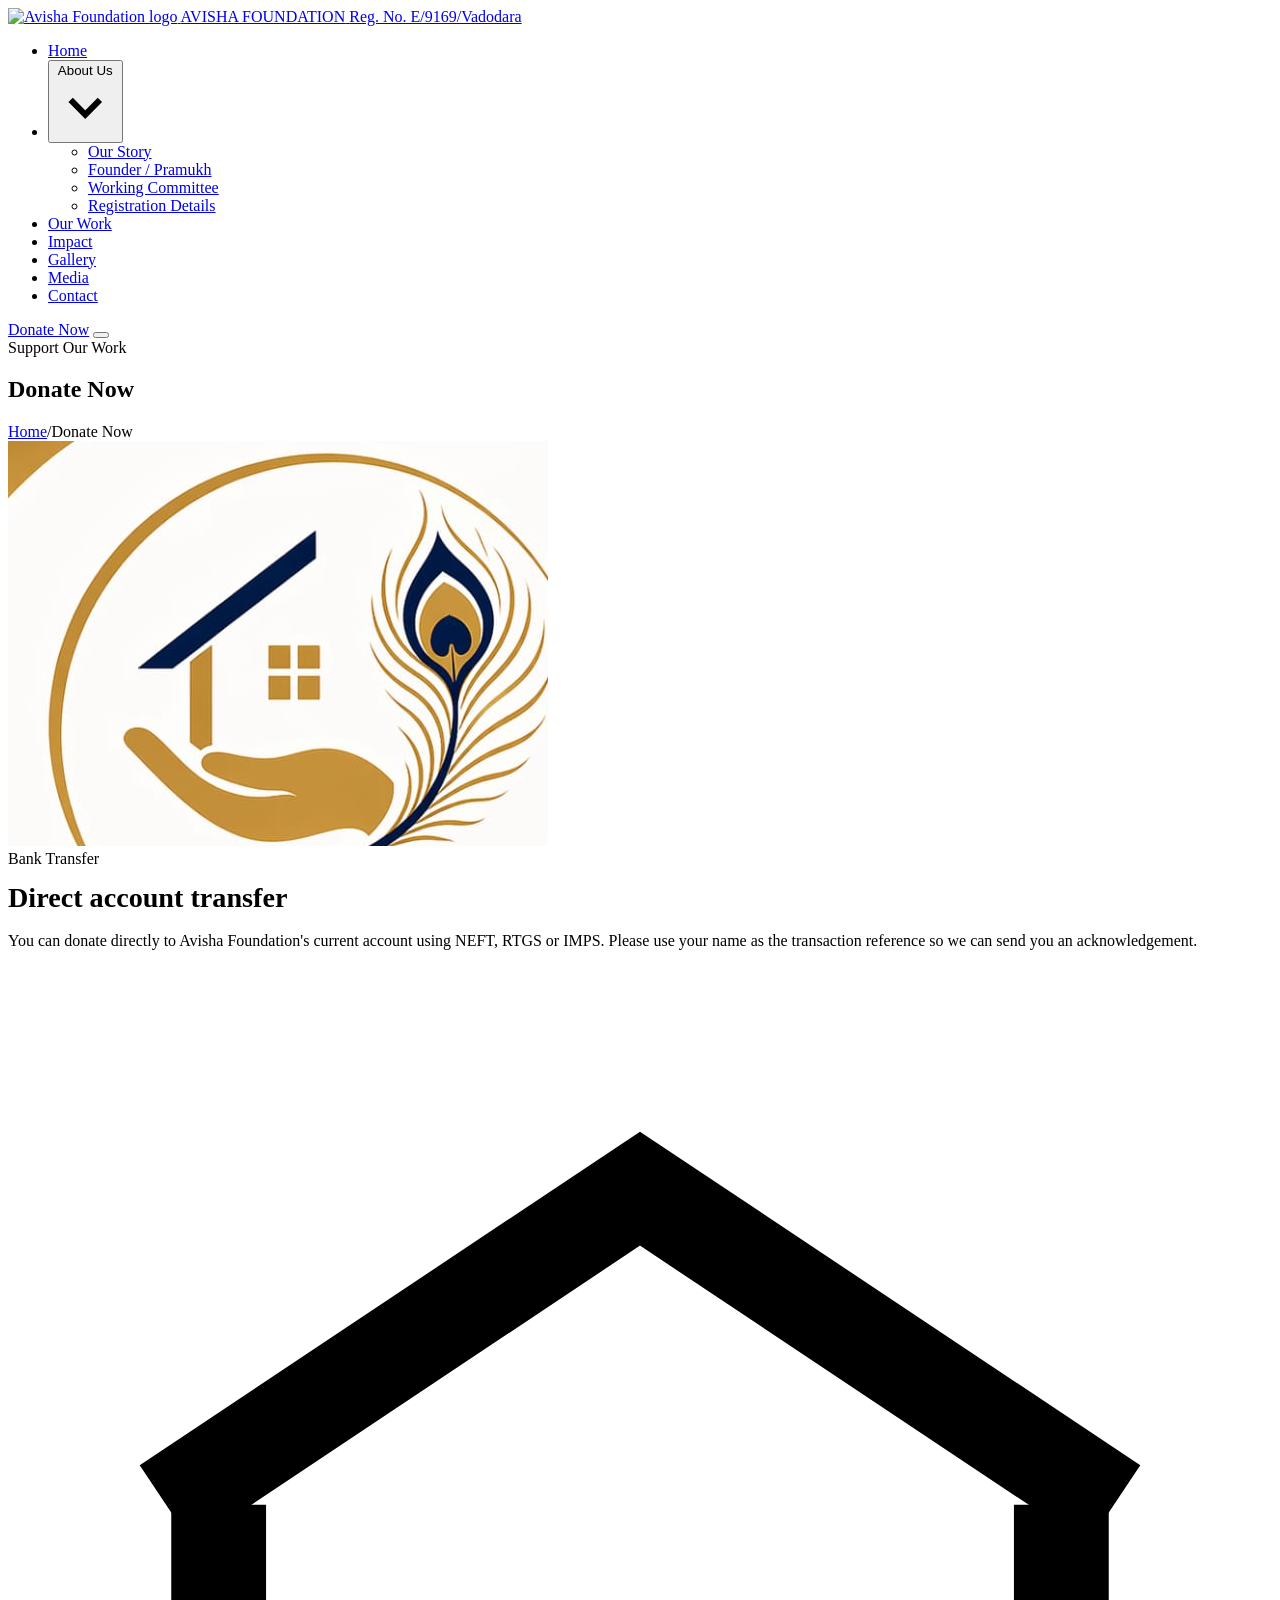
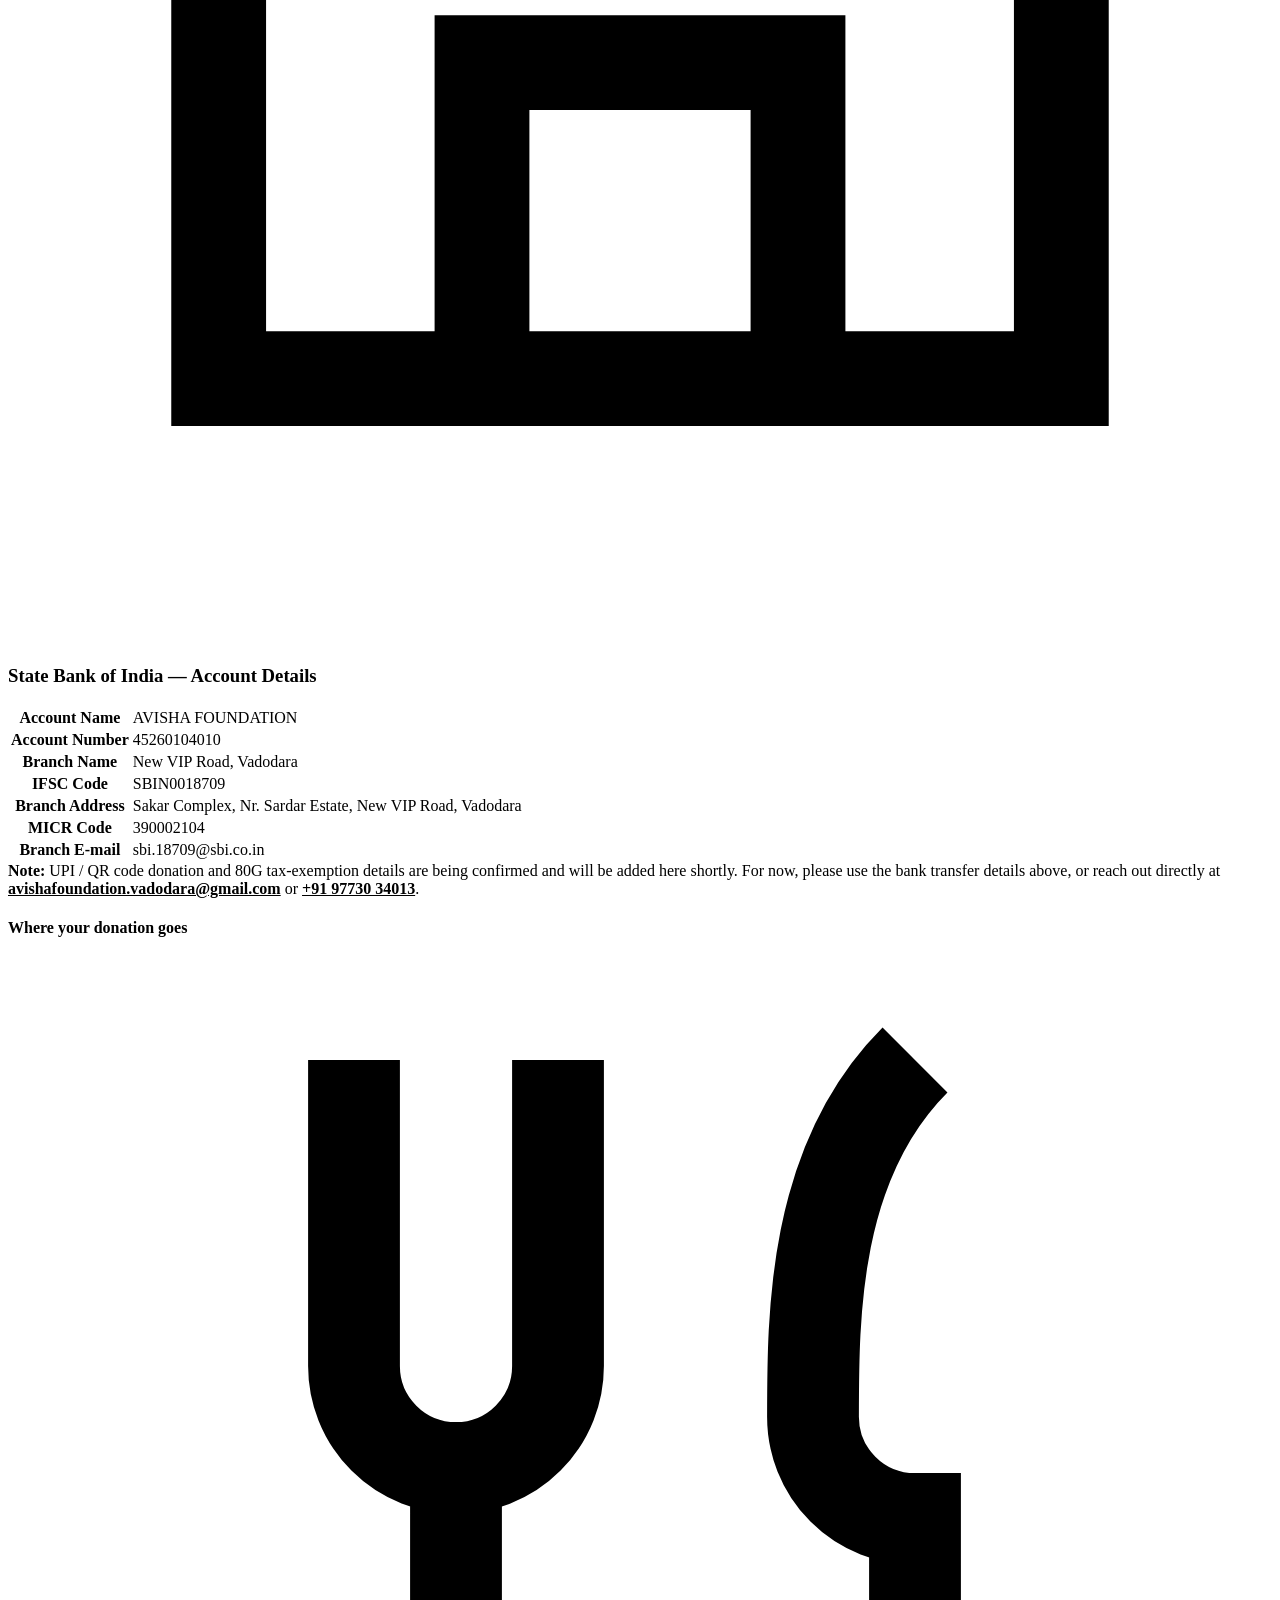
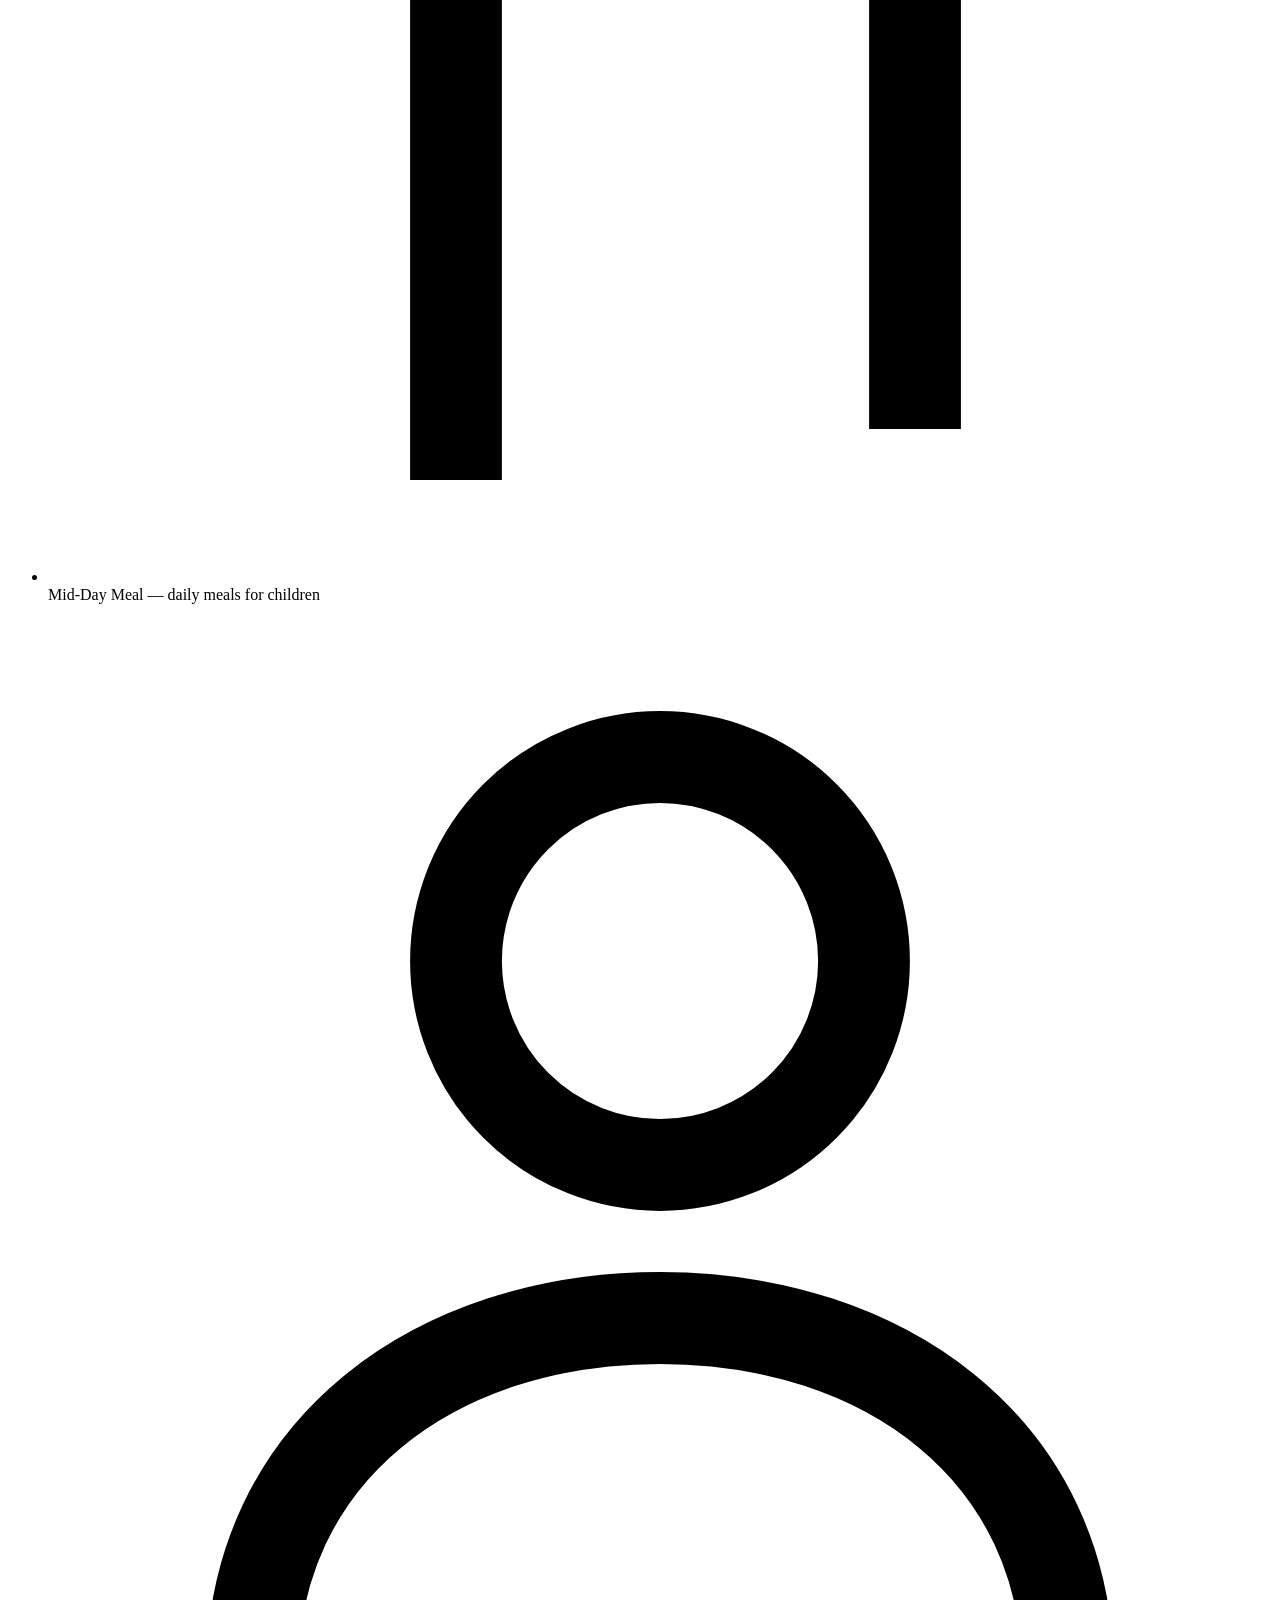
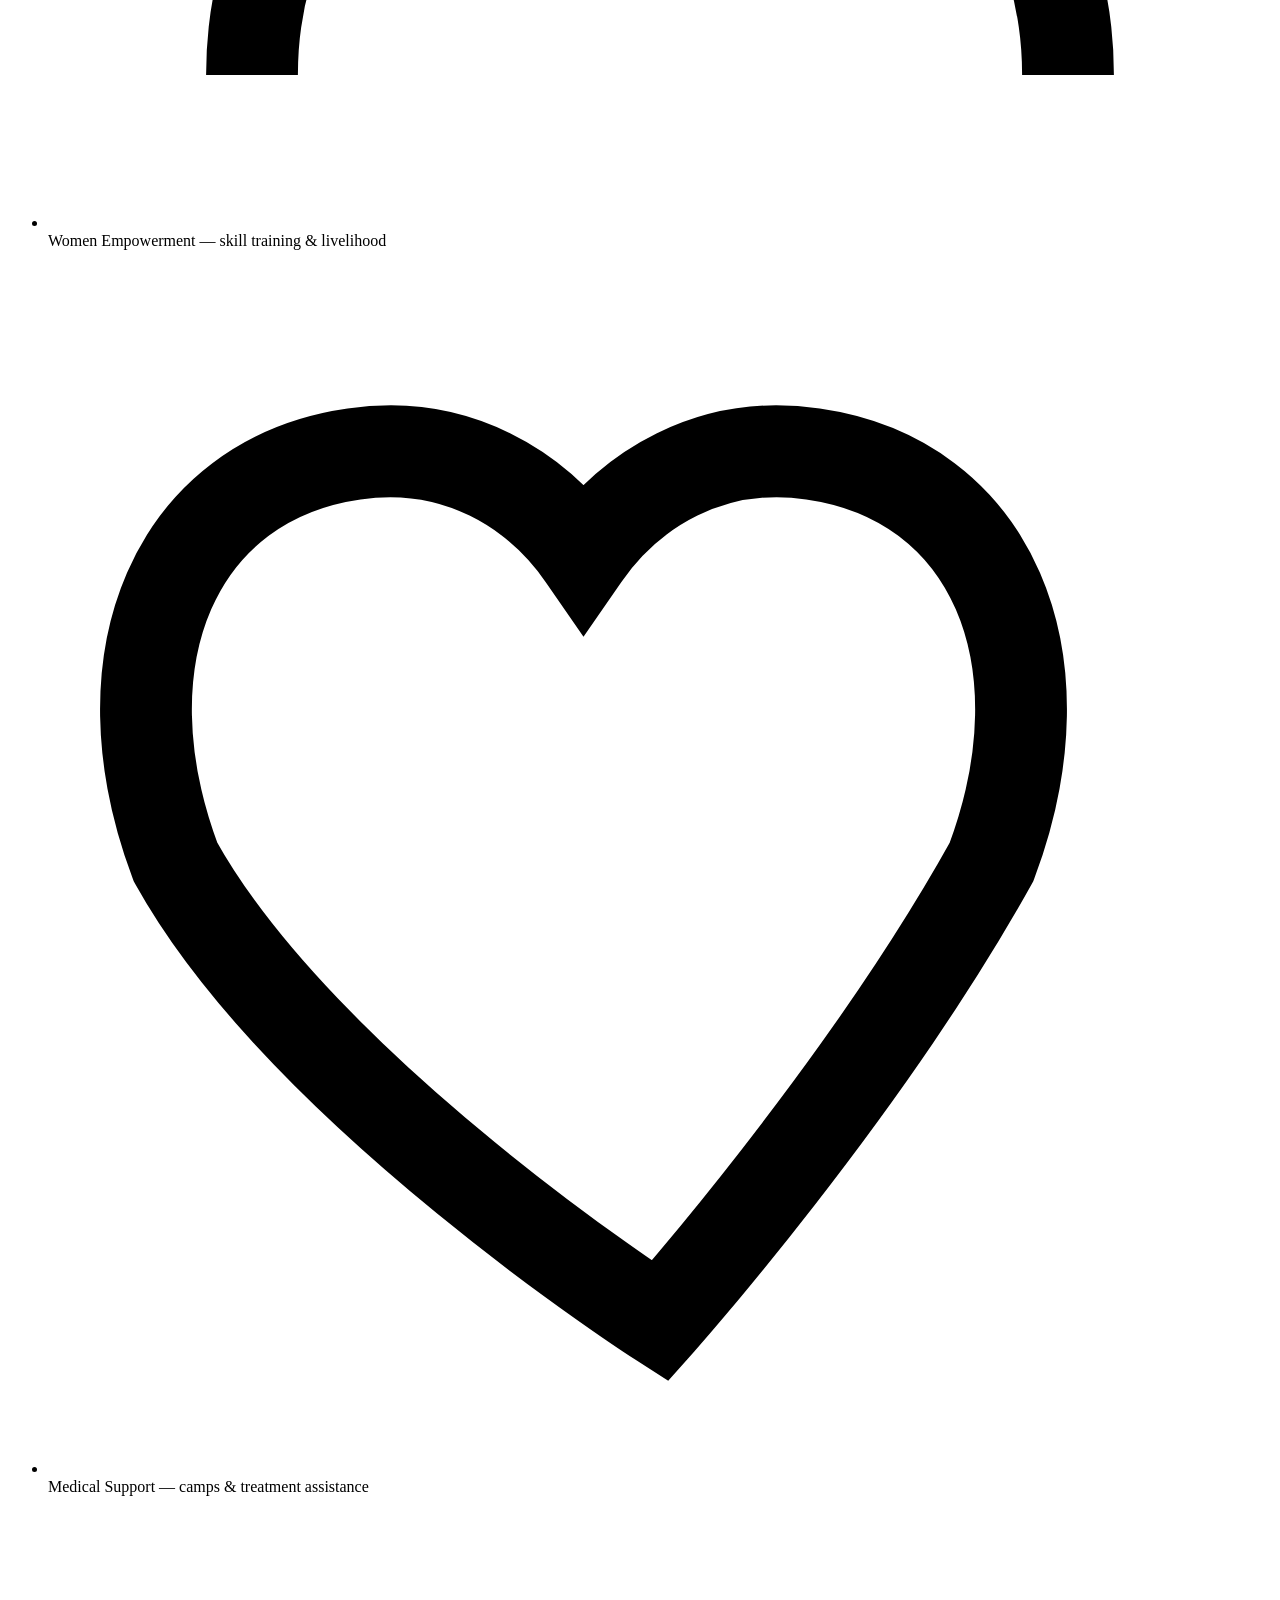
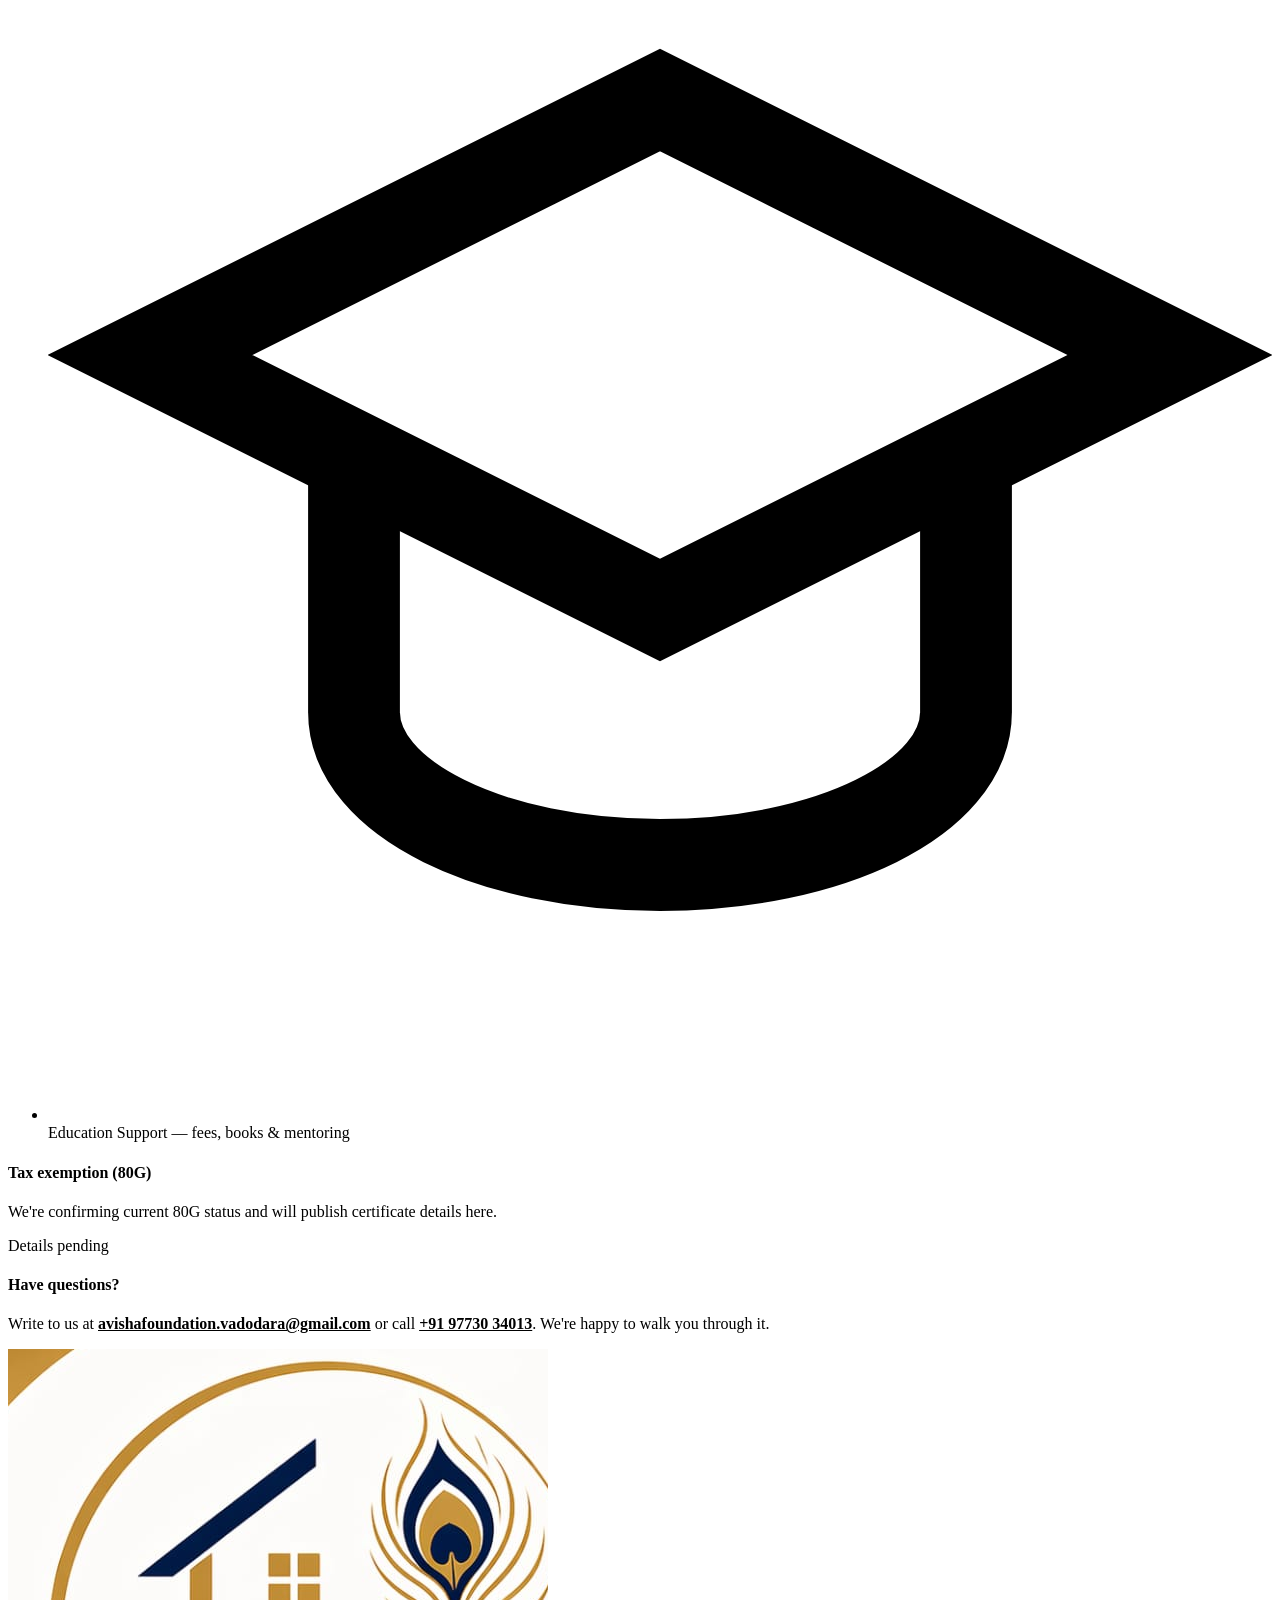
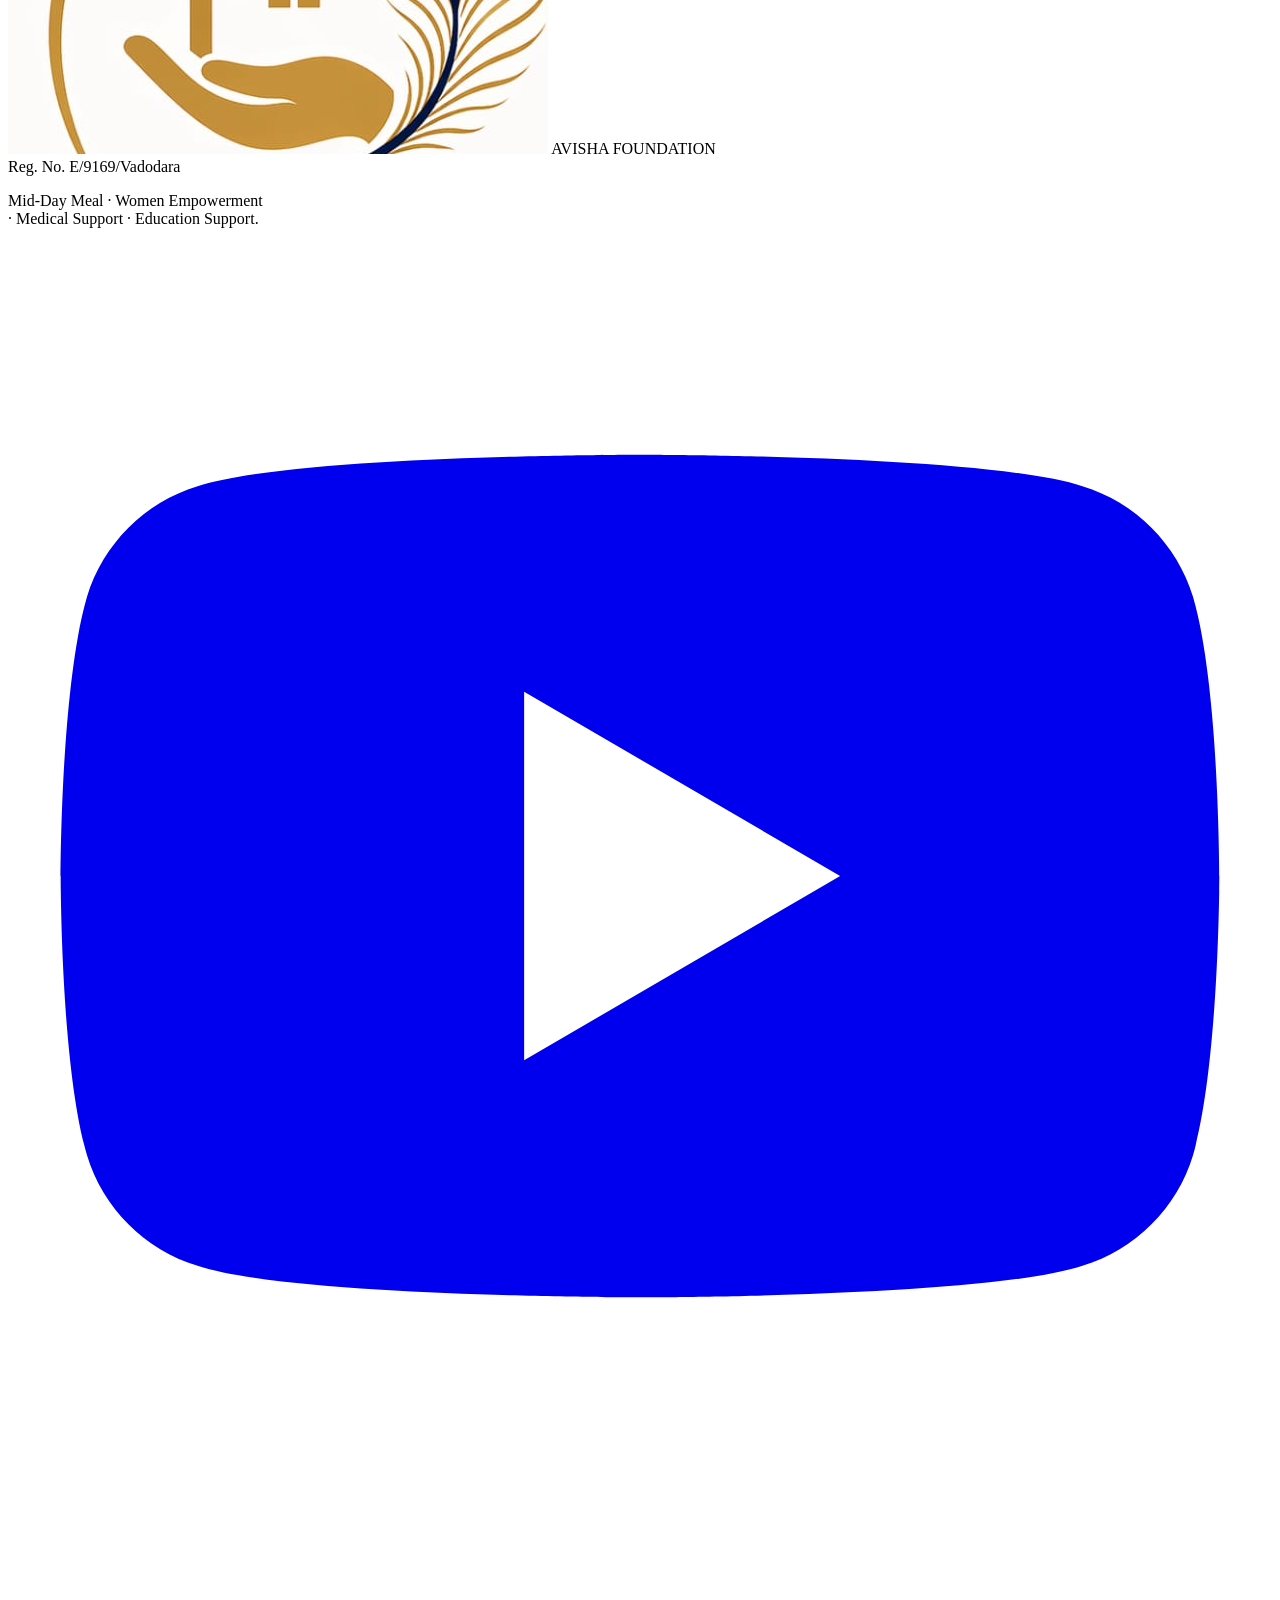
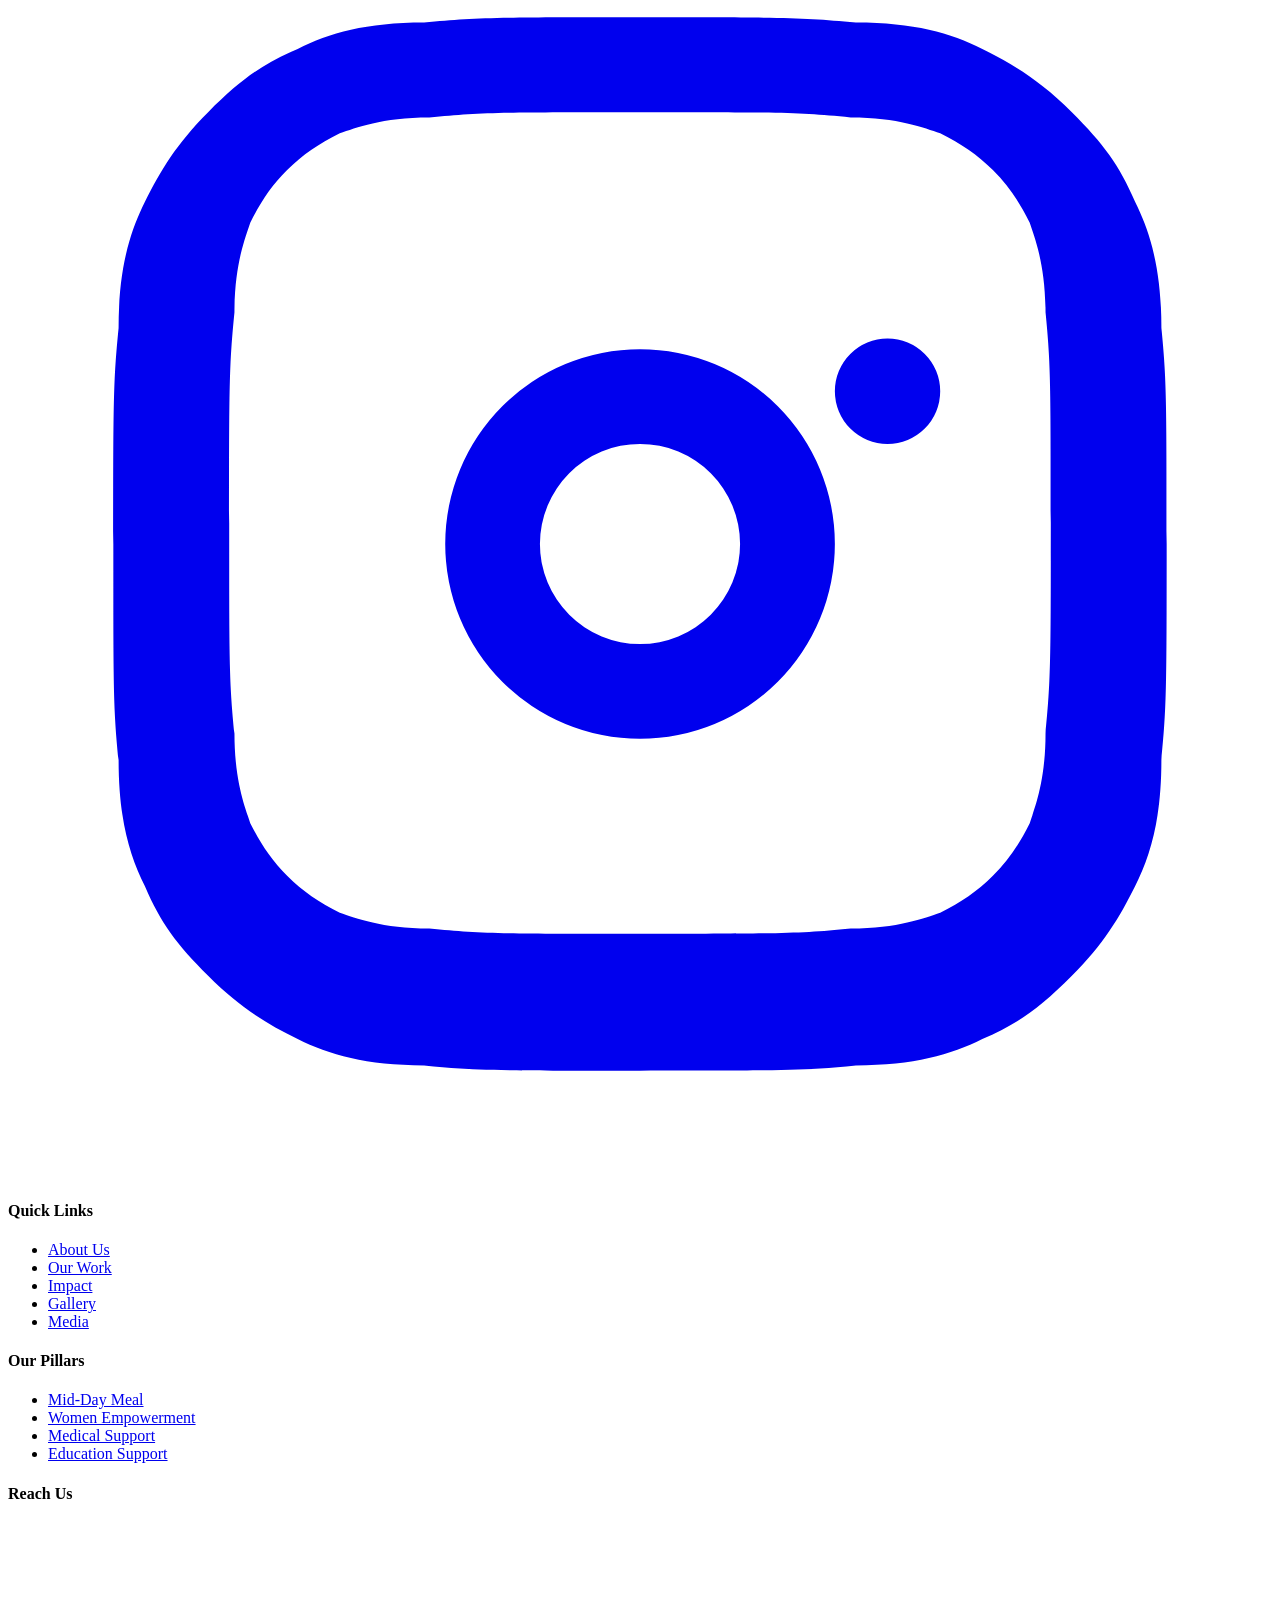
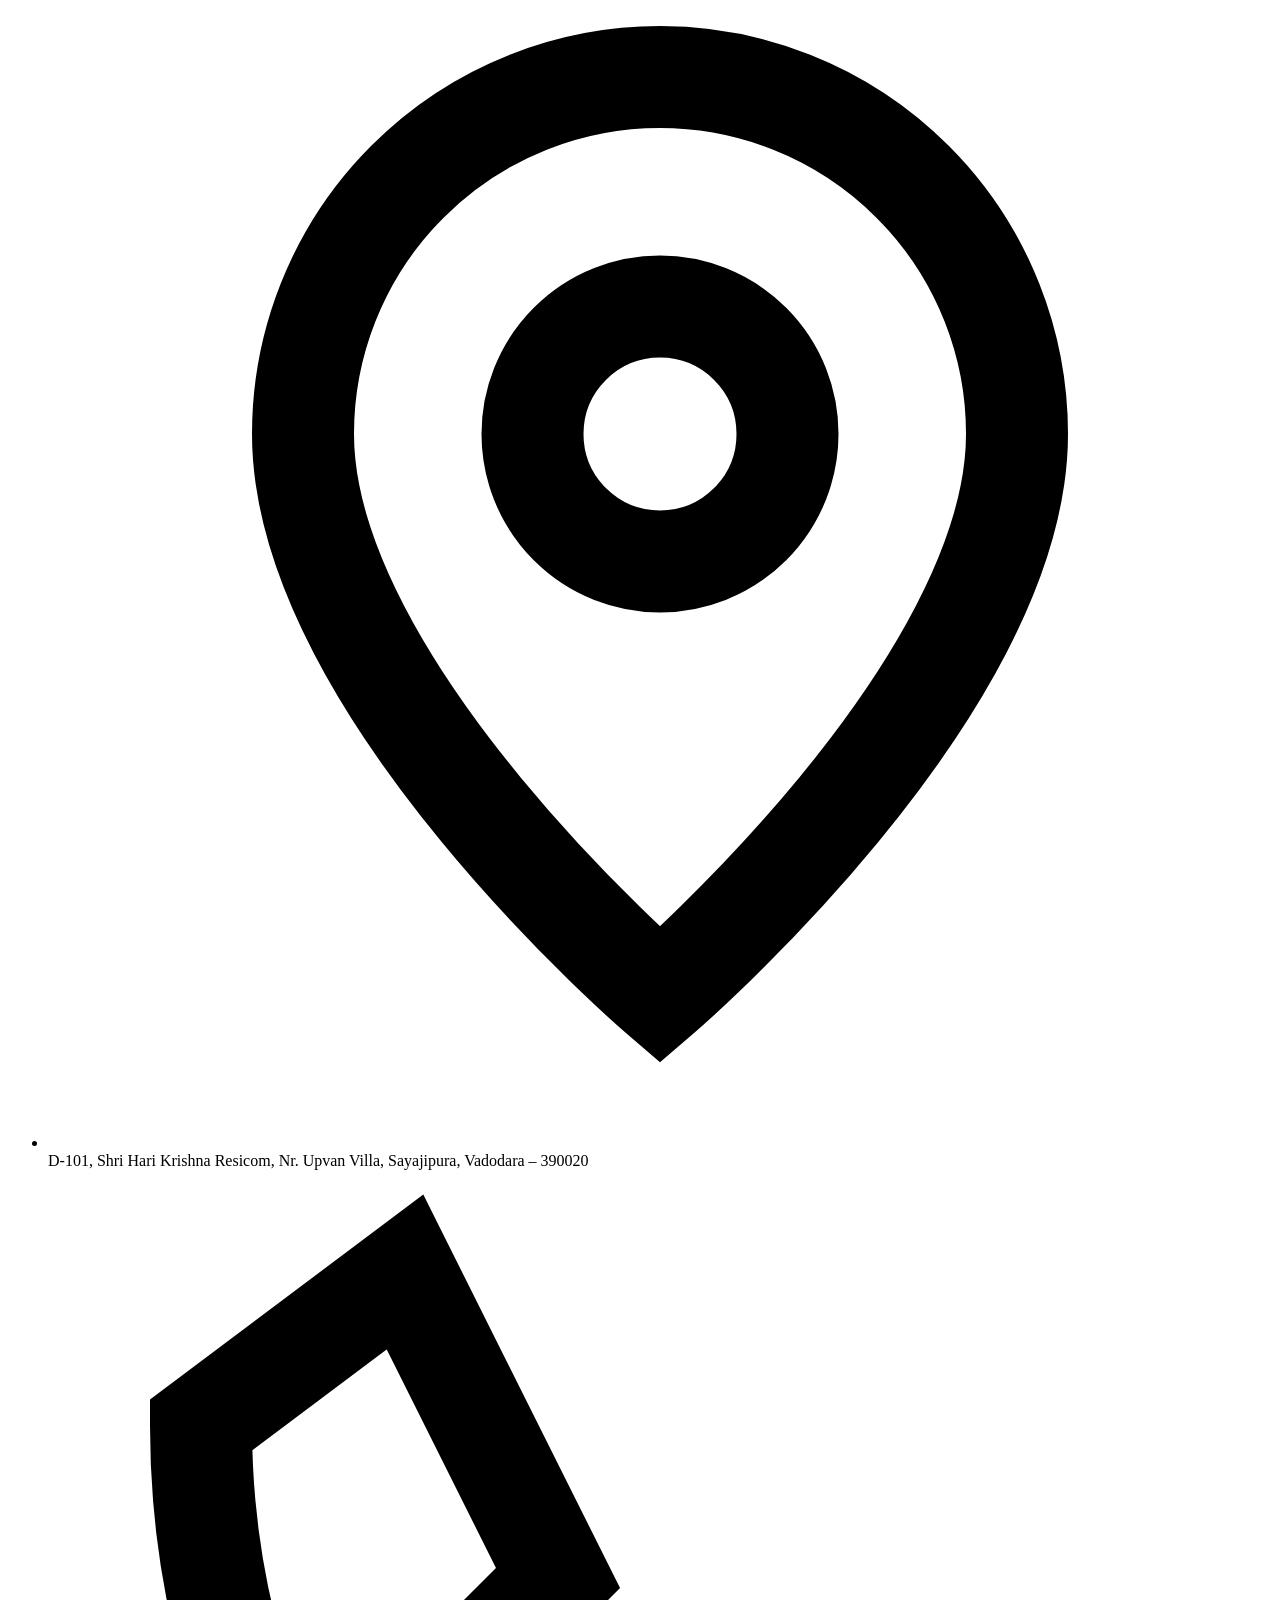
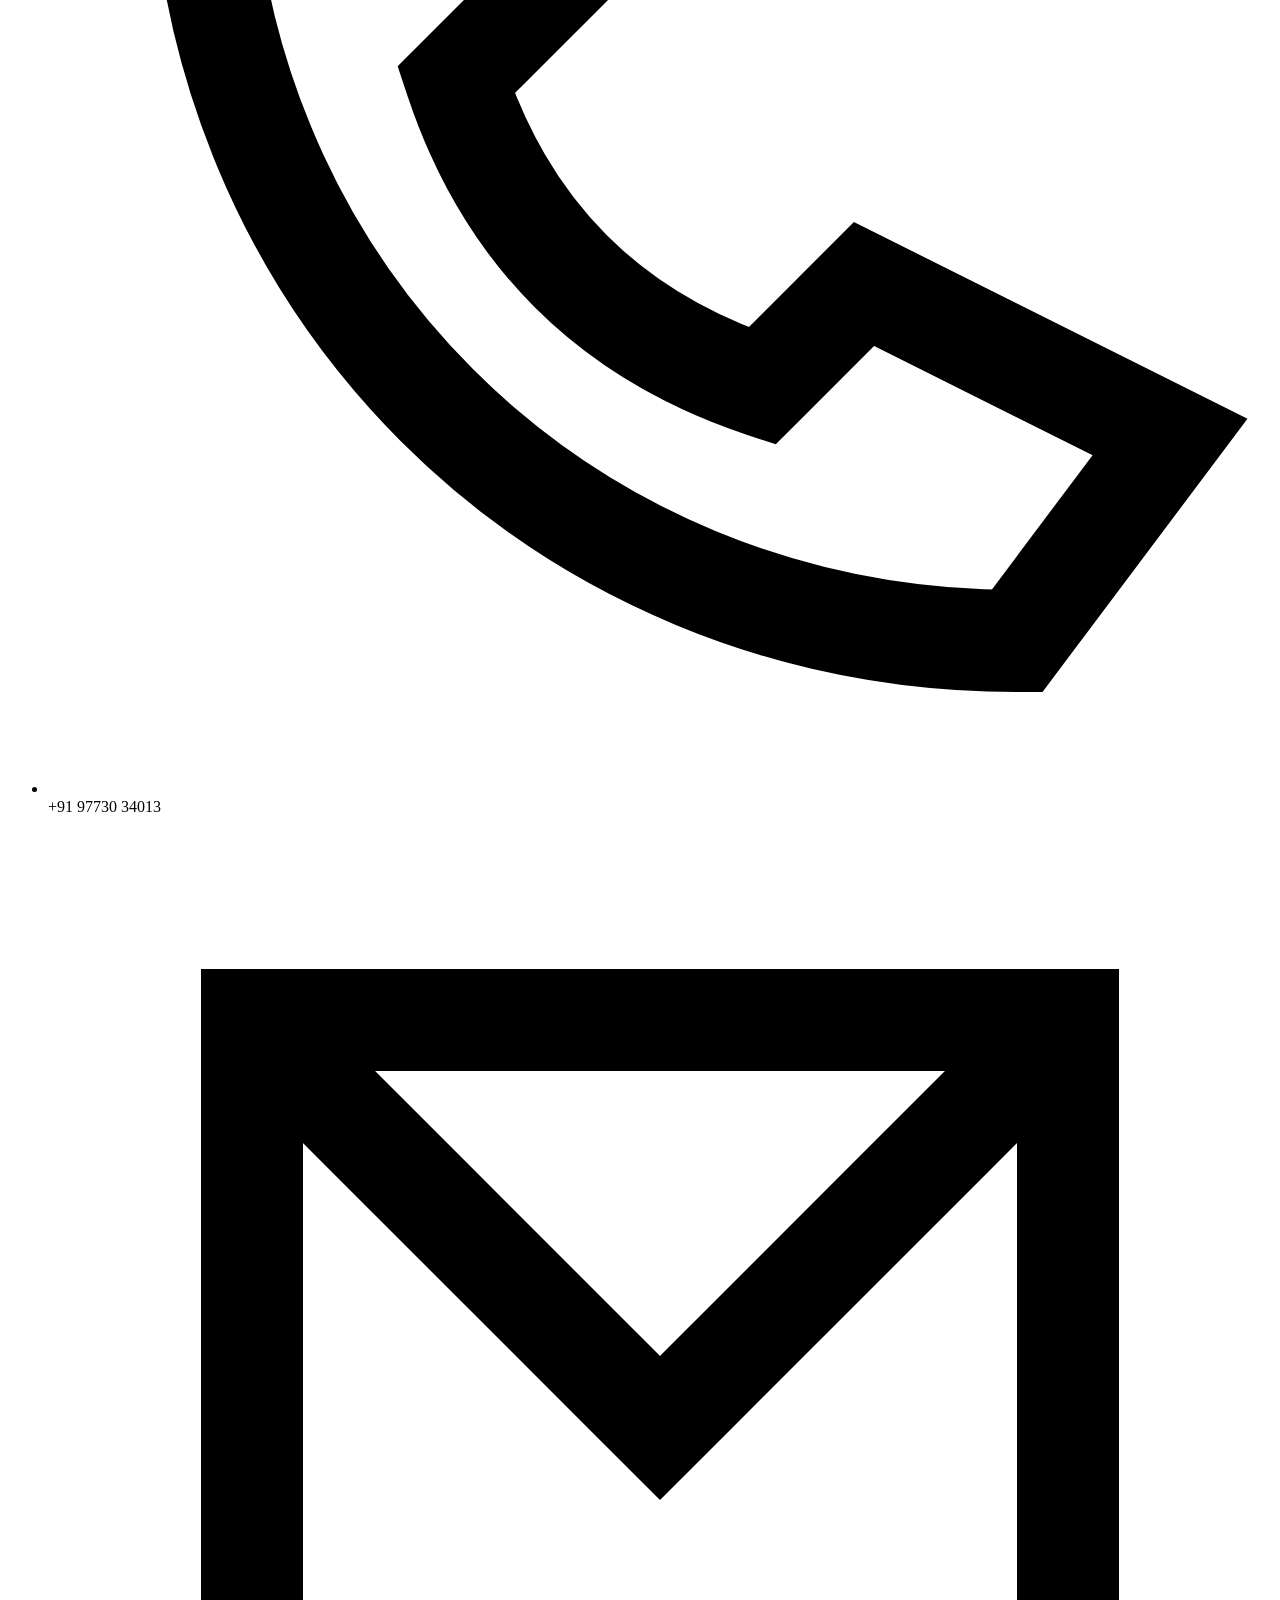
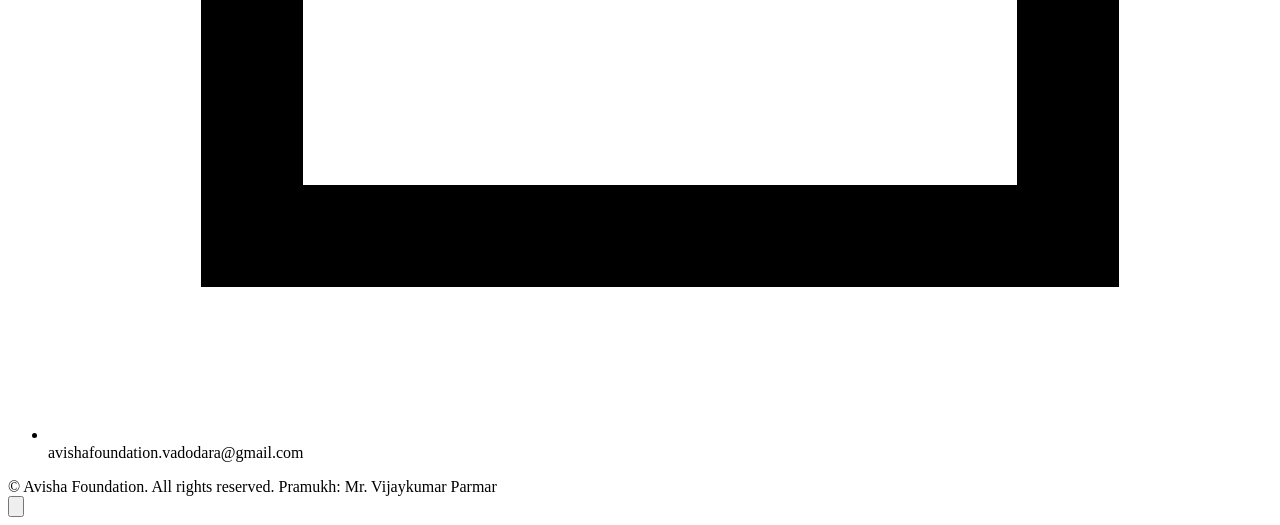
==== donation.html @ 1dcf4ab8 "Add files via upload" ====
<!DOCTYPE html>
<html lang="en">
<head>
<meta charset="UTF-8">
<meta name="viewport" content="width=device-width, initial-scale=1.0">
<title>Donate Now | Avisha Foundation — Vadodara</title>
<meta name="description" content="Support Avisha Foundation's work in Mid-Day Meal, Women Empowerment, Medical Support and Education Support. Bank transfer details for donations.">
<link rel="icon" href="image_5f24a0.png">

<link rel="preconnect" href="https://fonts.googleapis.com">
<link rel="preconnect" href="https://fonts.gstatic.com" crossorigin>
<link href="https://fonts.googleapis.com/css2?family=Fraunces:opsz,wght@9..144,500;9..144,600;9..144,700&family=Work+Sans:wght@400;500;600;700&family=IBM+Plex+Mono:wght@500;600&family=Noto+Serif+Devanagari:wght@500;600&display=swap" rel="stylesheet">
<link rel="stylesheet" href="style.css">

</head>
<body>

<header class="site-header">
  <div class="header-inner container">
    <a href="index.html" class="brand">
      <span class="brand-mark"><img src="logo.jpeg" alt="Avisha Foundation logo"></span>
      <span class="brand-text">
        <span class="name">AVISHA FOUNDATION</span>
        <span class="sub">Reg. No. E/9169/Vadodara</span>
      </span>
    </a>

    <nav class="main-nav" id="main-nav">
      <ul>
        <li><a href="index.html">Home</a></li>
        <li class="has-dropdown">
          <button type="button" aria-expanded="false">About Us
            <svg class="chev" viewBox="0 0 24 24" fill="none" stroke="currentColor" stroke-width="2.5"><path d="M6 9l6 6 6-6"/></svg>
          </button>
          <ul class="dropdown">
            <li><a href="about.html#story">Our Story</a></li>
            <li><a href="about.html#founder">Founder / Pramukh</a></li>
            <li><a href="about.html#committee">Working Committee</a></li>
            <li><a href="about.html#registration">Registration Details</a></li>
          </ul>
        </li>
        <li><a href="work.html">Our Work</a></li>
        <li><a href="impact.html">Impact</a></li>
        <li><a href="gallery.html">Gallery</a></li>
        <li><a href="media.html">Media</a></li>
        <li><a href="contact.html">Contact</a></li>
      </ul>
    </nav>

    <div class="header-cta">
  <a href="donation.html" class="btn btn-navy">Donate Now</a>
  <button class="nav-toggle" id="nav-toggle" aria-label="Toggle menu" aria-expanded="false"><span></span></button>
</div>

  </div>
</header>

<section class="page-banner">
  <div class="container">
    <span class="eyebrow">Support Our Work</span>
    <h1>Donate Now</h1>
    <div class="breadcrumb"><a href="index.html">Home</a><span>/</span><span>Donate Now</span></div>
  </div>
  <img class="page-banner-emblem" src="image_5f24a0.png" alt="">
</section>
<section class="section">
  <div class="container donate-layout">

    <div class="donate-main">
      <span class="eyebrow">Bank Transfer</span>
      <h2 style="margin:14px 0 18px;font-size:clamp(1.4rem,2.2vw,1.9rem);">Direct account transfer</h2>
      <p style="margin-bottom:28px;">You can donate directly to Avisha Foundation's current account using NEFT, RTGS or IMPS. Please use your name as the transaction reference so we can send you an acknowledgement.</p>

      <div class="donate-card">
        <div class="donate-card-head">
          <svg viewBox="0 0 24 24" fill="none" stroke="currentColor" stroke-width="1.8"><path d="M3 10l9-6 9 6"/><path d="M4 10v9h16v-9"/><path d="M9 19v-6h6v6"/></svg>
          <h3>State Bank of India — Account Details</h3>
        </div>
        <table class="bank-table">
          <tr><th>Account Name</th><td>AVISHA FOUNDATION</td></tr>
          <tr><th>Account Number</th><td>45260104010</td></tr>
          <tr><th>Branch Name</th><td>New VIP Road, Vadodara</td></tr>
          <tr><th>IFSC Code</th><td>SBIN0018709</td></tr>
          <tr><th>Branch Address</th><td>Sakar Complex, Nr. Sardar Estate, New VIP Road, Vadodara</td></tr>
          <tr><th>MICR Code</th><td>390002104</td></tr>
          <tr><th>Branch E-mail</th><td>sbi.18709@sbi.co.in</td></tr>
        </table>
      </div>

      <div class="donate-note">
        <strong>Note:</strong> UPI / QR code donation and 80G tax-exemption details are being confirmed and will be added here shortly. For now, please use the bank transfer details above, or reach out directly at
        <a href="mailto:avishafoundation.vadodara@gmail.com" style="color:var(--navy-900);font-weight:700;">avishafoundation.vadodara@gmail.com</a> or
        <a href="tel:+919773034013" style="color:var(--navy-900);font-weight:700;">+91 97730 34013</a>.
      </div>
    </div>

    <aside class="donate-side">
      <div class="side-block">
        <h4>Where your donation goes</h4>
        <ul>
          <li><svg viewBox="0 0 24 24" fill="none" stroke="currentColor" stroke-width="1.8"><path d="M6 2v6a2 2 0 002 2h0a2 2 0 002-2V2M8 10v12M17 2c-2 2-2 5-2 7a2 2 0 002 2v10"/></svg> Mid-Day Meal — daily meals for children</li>
          <li><svg viewBox="0 0 24 24" fill="none" stroke="currentColor" stroke-width="1.8"><circle cx="12" cy="7" r="4"/><path d="M4 21c0-4.4 3.6-7 8-7s8 2.6 8 7"/></svg> Women Empowerment — skill training &amp; livelihood</li>
          <li><svg viewBox="0 0 24 24" fill="none" stroke="currentColor" stroke-width="1.8"><path d="M12 21s-7-4.5-9.5-9C1 8 2.5 4.5 6 4c2-.3 3.6.7 4.5 2C11.4 4.7 13 3.7 15 4c3.5.5 5 4 3.5 8-2.5 4.5-6.5 9-6.5 9z"/></svg> Medical Support — camps &amp; treatment assistance</li>
          <li><svg viewBox="0 0 24 24" fill="none" stroke="currentColor" stroke-width="1.8"><path d="M2 9l10-5 10 5-10 5-10-5z"/><path d="M6 11v5c0 1.7 2.7 3 6 3s6-1.3 6-3v-5"/></svg> Education Support — fees, books &amp; mentoring</li>
        </ul>
      </div>

      <div class="side-block">
        <h4>Tax exemption (80G)</h4>
        <p>We're confirming current 80G status and will publish certificate details here.</p>
        <span class="pending-tag">Details pending</span>
      </div>

      <div class="side-block">
        <h4>Have questions?</h4>
        <p>Write to us at <a href="mailto:avishafoundation.vadodara@gmail.com" style="color:var(--gold-600);font-weight:600;">avishafoundation.vadodara@gmail.com</a> or call <a href="tel:+919773034013" style="color:var(--gold-600);font-weight:600;">+91 97730 34013</a>. We're happy to walk you through it.</p>
      </div>
    </aside>

  </div>
</section>


<footer id="contact-footer">
  <div class="container">
    <div class="footer-grid">
      <div>
        <div class="footer-brand">
          <span class="brand-mark"><img src="image_5f24a0.png" alt="Avisha Foundation emblem"></span>
          <span>
            <span class="name">AVISHA FOUNDATION</span><br>
            <span class="sub">Reg. No. E/9169/Vadodara</span>
          </span>
        </div>
        <p style="max-width:32ch;">Mid-Day Meal &middot; Women Empowerment &middot; Medical Support &middot; Education Support.</p>
        <div class="social-row">
          <a href="https://www.youtube.com/@avishafoundation" target="_blank" rel="noopener" aria-label="YouTube"><svg viewBox="0 0 24 24" fill="currentColor"><path d="M23 12s0-3.6-.5-5.3c-.3-1-1.1-1.8-2.1-2.1C18.6 4 12 4 12 4s-6.6 0-8.4.6c-1 .3-1.8 1.1-2.1 2.1C1 8.4 1 12 1 12s0 3.6.5 5.3c.3 1 1.1 1.8 2.1 2.1C5.4 20 12 20 12 20s6.6 0 8.4-.6c1-.3 1.8-1.1 2.1-2.1.5-1.7.5-5.3.5-5.3zM9.8 15.5v-7l6 3.5-6 3.5z"/></svg></a>
          <a href="https://www.instagram.com/avisha.foundation" target="_blank" rel="noopener" aria-label="Instagram"><svg viewBox="0 0 24 24" fill="currentColor"><path d="M12 2c2.7 0 3.1 0 4.1.1 1.1 0 1.8.2 2.4.5.6.3 1.1.6 1.7 1.2.6.6.9 1 1.2 1.7.3.6.5 1.3.5 2.4.1 1 .1 1.4.1 4.1s0 3.1-.1 4.1c0 1.1-.2 1.8-.5 2.4-.3.6-.6 1.1-1.2 1.7-.6.6-1 .9-1.7 1.2-.6.3-1.3.5-2.4.5-1 .1-1.4.1-4.1.1s-3.1 0-4.1-.1c-1.1 0-1.8-.2-2.4-.5-.6-.3-1.1-.6-1.7-1.2-.6-.6-.9-1-1.2-1.7-.3-.6-.5-1.3-.5-2.4C2 15.1 2 14.7 2 12s0-3.1.1-4.1c0-1.1.2-1.8.5-2.4.3-.6.6-1.1 1.2-1.7.6-.6 1-.9 1.7-1.2.6-.3 1.3-.5 2.4-.5C8.9 2 9.3 2 12 2zm0 1.8c-2.6 0-3 0-4 .1-.9 0-1.4.2-1.7.3-.4.2-.7.4-1 .7-.3.3-.5.6-.7 1-.1.3-.3.8-.3 1.7-.1 1-.1 1.4-.1 4s0 3 .1 4c0 .9.2 1.4.3 1.7.2.4.4.7.7 1 .3.3.6.5 1 .7.3.1.8.3 1.7.3 1 .1 1.4.1 4 .1s3 0 4-.1c.9 0 1.4-.2 1.7-.3.4-.2.7-.4 1-.7.3-.3.5-.6.7-1 .1-.3.3-.8.3-1.7.1-1 .1-1.4.1-4s0-3-.1-4c0-.9-.2-1.4-.3-1.7-.2-.4-.4-.7-.7-1-.3-.3-.6-.5-1-.7-.3-.1-.8-.3-1.7-.3-1-.1-1.4-.1-4-.1zm0 4.5a3.7 3.7 0 110 7.4 3.7 3.7 0 010-7.4zm0 1.8a1.9 1.9 0 100 3.8 1.9 1.9 0 000-3.8zm4.7-2a1 1 0 110 2 1 1 0 010-2z"/></svg></a>
        </div>
      </div>

      <div class="footer-col">
        <h4>Quick Links</h4>
        <ul>
          <li><a href="about.html">About Us</a></li>
          <li><a href="work.html">Our Work</a></li>
          <li><a href="impact.html">Impact</a></li>
          <li><a href="gallery.html">Gallery</a></li>
          <li><a href="media.html">Media</a></li>
        </ul>
      </div>

      <div class="footer-col">
        <h4>Our Pillars</h4>
        <ul>
          <li><a href="work.html#meal">Mid-Day Meal</a></li>
          <li><a href="work.html#women">Women Empowerment</a></li>
          <li><a href="work.html#medical">Medical Support</a></li>
          <li><a href="work.html#edu">Education Support</a></li>
        </ul>
      </div>

      <div class="footer-col">
        <h4>Reach Us</h4>
        <ul class="footer-contact">
          <li><svg viewBox="0 0 24 24" fill="none" stroke="currentColor" stroke-width="2"><path d="M12 21s-7-6-7-11a7 7 0 0 1 14 0c0 5-7 11-7 11z"/><circle cx="12" cy="10" r="2.5"/></svg> D-101, Shri Hari Krishna Resicom, Nr. Upvan Villa, Sayajipura, Vadodara – 390020</li>
          <li><svg viewBox="0 0 24 24" fill="none" stroke="currentColor" stroke-width="2"><path d="M3 5c0 9 7 16 16 16l3-4-6-3-2 2c-3-1-5-3-6-6l2-2-3-6z"/></svg> +91 97730 34013</li>
          <li><svg viewBox="0 0 24 24" fill="none" stroke="currentColor" stroke-width="2"><path d="M4 4h16v16H4z"/><path d="M4 4l8 8 8-8"/></svg> avishafoundation.vadodara@gmail.com</li>
        </ul>
      </div>
    </div>

    <div class="footer-bottom">
      <span>&copy; <span id="year"></span> Avisha Foundation. All rights reserved.</span>
      <span>Pramukh: Mr. Vijaykumar Parmar</span>
    </div>
  </div>
</footer>

<button class="back-top" id="back-top" aria-label="Back to top">
  <svg viewBox="0 0 24 24" fill="none" stroke="currentColor" stroke-width="2.5"><path d="M12 19V5M5 12l7-7 7 7"/></svg>
</button>

<script src="script.js"></script>
</body>
</html>
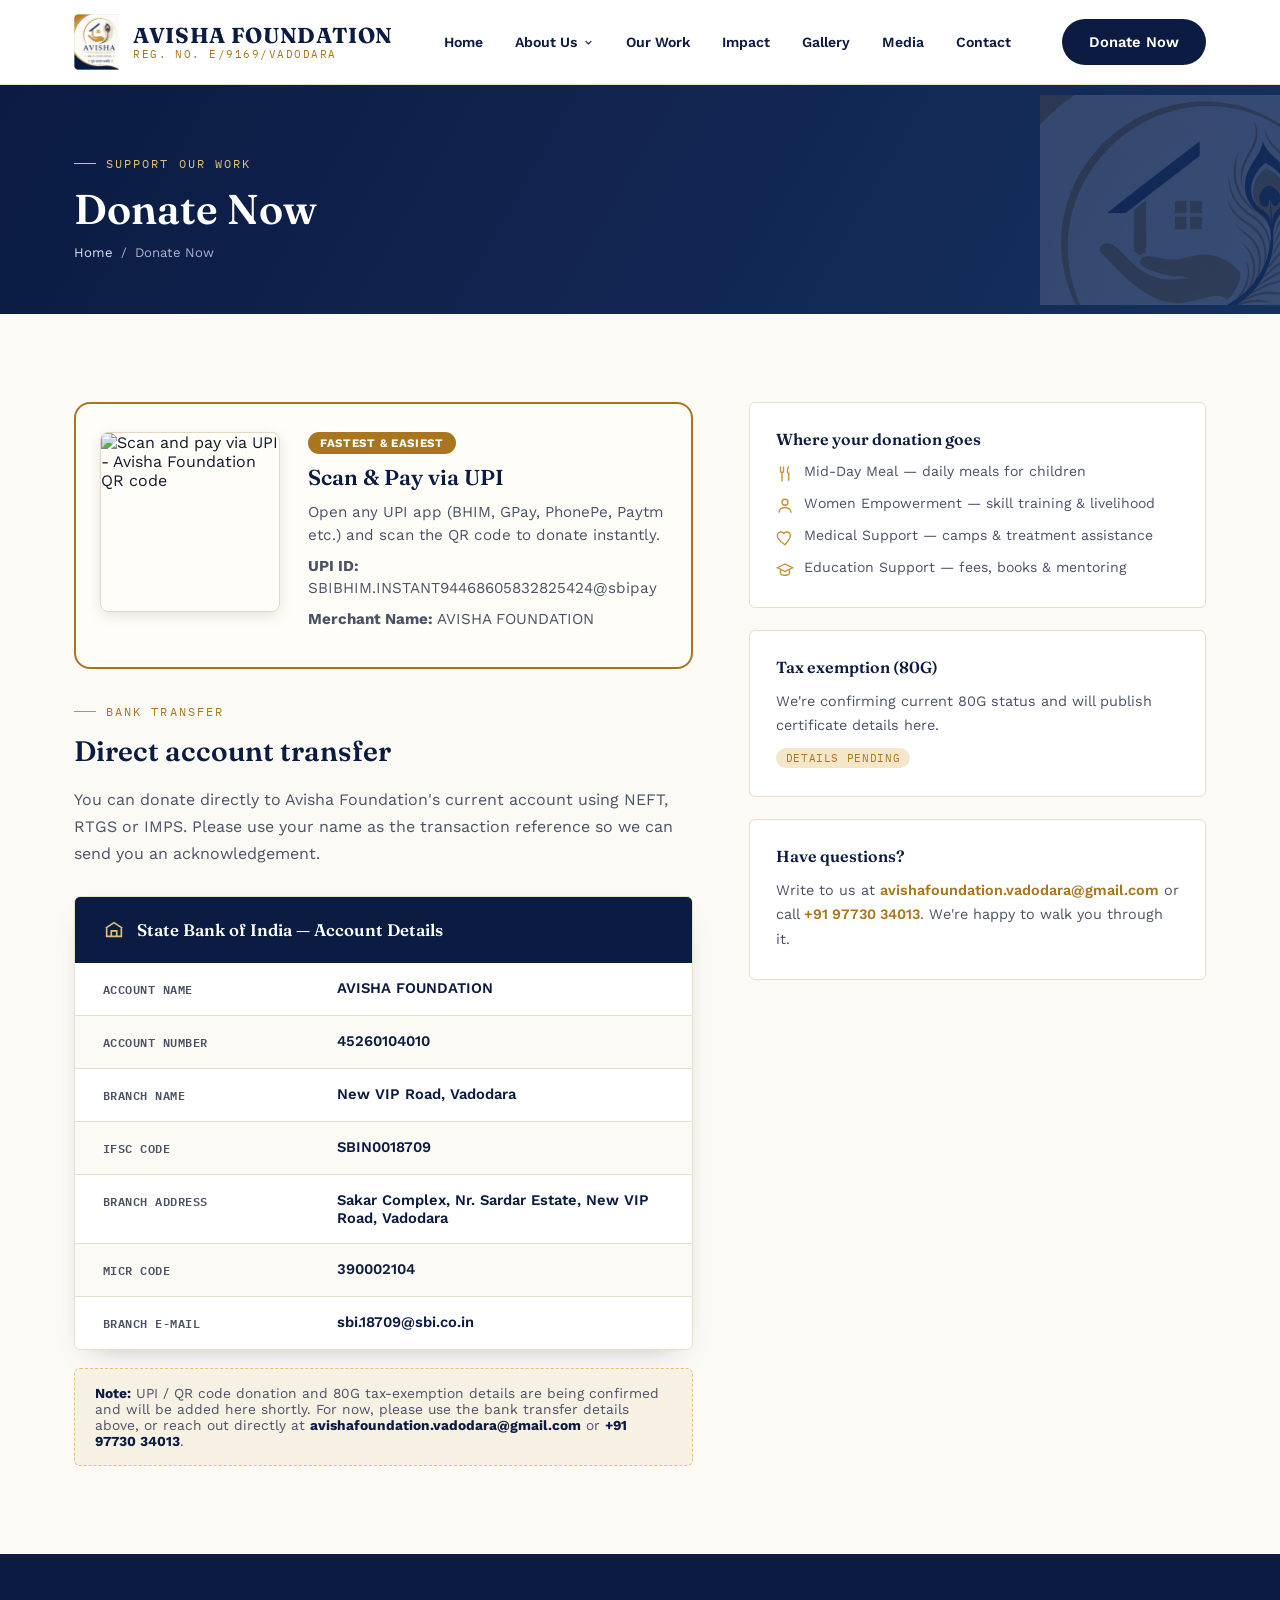
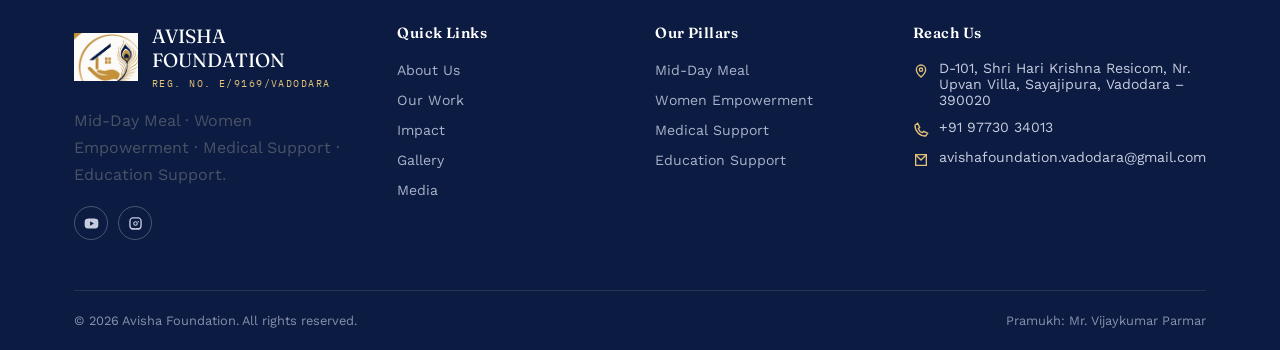
==== commit 9d6eaa62: "Update donation.html" ====
--- a/donation.html
+++ b/donation.html
@@ -6,181 +6,231 @@
 <title>Donate Now | Avisha Foundation — Vadodara</title>
 <meta name="description" content="Support Avisha Foundation's work in Mid-Day Meal, Women Empowerment, Medical Support and Education Support. Bank transfer details for donations.">
 <link rel="icon" href="image_5f24a0.png">
-
 <link rel="preconnect" href="https://fonts.googleapis.com">
 <link rel="preconnect" href="https://fonts.gstatic.com" crossorigin>
 <link href="https://fonts.googleapis.com/css2?family=Fraunces:opsz,wght@9..144,500;9..144,600;9..144,700&family=Work+Sans:wght@400;500;600;700&family=IBM+Plex+Mono:wght@500;600&family=Noto+Serif+Devanagari:wght@500;600&display=swap" rel="stylesheet">
 <link rel="stylesheet" href="style.css">
-
+<style>
+/* --- Added for QR / UPI Scan & Pay block (kept separate so nothing in style.css is touched) --- */
+.donate-qr-card {
+  border: 2px solid var(--gold-600, #b8860b);
+  border-radius: 16px;
+  padding: 28px 24px;
+  margin-bottom: 28px;
+  background: #fffdf7;
+  display: flex;
+  gap: 28px;
+  align-items: flex-start;
+  box-sizing: border-box;
+}
+.donate-qr-card .qr-img-wrap {
+  flex: 0 0 auto;
+}
+.donate-qr-card .qr-img-wrap img {
+  width: 180px;
+  height: 180px;
+  object-fit: cover;
+  border-radius: 8px;
+  border: 1px solid #e3d9c2;
+  box-shadow: 0 4px 14px rgba(0,0,0,0.10);
+  display: block;
+}
+.donate-qr-card .qr-info {
+  flex: 1 1 0;
+  min-width: 0; /* prevents flex child overflow */
+}
+.donate-qr-card .qr-info h3 { margin: 0 0 10px; font-size: clamp(1.1rem, 2vw, 1.35rem); }
+.donate-qr-card .qr-info p { margin: 0 0 8px; font-size: 0.95rem; line-height: 1.5; }
+.donate-qr-card .qr-tag {
+  display: inline-block;
+  background: var(--gold-600, #b8860b);
+  color: #fff;
+  font-size: 0.72rem;
+  font-weight: 700;
+  letter-spacing: .06em;
+  text-transform: uppercase;
+  padding: 4px 12px;
+  border-radius: 999px;
+  margin-bottom: 10px;
+}
+.donate-qr-card .upi-id {
+  font-family: 'IBM Plex Mono', monospace;
+  font-size: 0.82rem;
+  word-break: break-all;
+  background: #f0ebe0;
+  padding: 6px 10px;
+  border-radius: 6px;
+  display: block;
+  margin: 4px 0 10px;
+}
+@media (max-width: 520px) {
+  .donate-qr-card { flex-direction: column; align-items: center; text-align: center; }
+  .donate-qr-card .upi-id { text-align: left; }
+}
+</style>
 </head>
 <body>
-
 <header class="site-header">
-  <div class="header-inner container">
-    <a href="index.html" class="brand">
-      <span class="brand-mark"><img src="logo.jpeg" alt="Avisha Foundation logo"></span>
-      <span class="brand-text">
-        <span class="name">AVISHA FOUNDATION</span>
-        <span class="sub">Reg. No. E/9169/Vadodara</span>
-      </span>
-    </a>
-
-    <nav class="main-nav" id="main-nav">
-      <ul>
-        <li><a href="index.html">Home</a></li>
-        <li class="has-dropdown">
-          <button type="button" aria-expanded="false">About Us
-            <svg class="chev" viewBox="0 0 24 24" fill="none" stroke="currentColor" stroke-width="2.5"><path d="M6 9l6 6 6-6"/></svg>
-          </button>
-          <ul class="dropdown">
-            <li><a href="about.html#story">Our Story</a></li>
-            <li><a href="about.html#founder">Founder / Pramukh</a></li>
-            <li><a href="about.html#committee">Working Committee</a></li>
-            <li><a href="about.html#registration">Registration Details</a></li>
-          </ul>
-        </li>
-        <li><a href="work.html">Our Work</a></li>
-        <li><a href="impact.html">Impact</a></li>
-        <li><a href="gallery.html">Gallery</a></li>
-        <li><a href="media.html">Media</a></li>
-        <li><a href="contact.html">Contact</a></li>
-      </ul>
-    </nav>
-
-    <div class="header-cta">
-  <a href="donation.html" class="btn btn-navy">Donate Now</a>
-  <button class="nav-toggle" id="nav-toggle" aria-label="Toggle menu" aria-expanded="false"><span></span></button>
-</div>
-
-  </div>
+<div class="header-inner container">
+<a href="index.html" class="brand">
+<span class="brand-mark"><img src="logo.jpeg" alt="Avisha Foundation logo"></span>
+<span class="brand-text">
+<span class="name">AVISHA FOUNDATION</span>
+<span class="sub">Reg. No. E/9169/Vadodara</span>
+</span>
+</a>
+<nav class="main-nav" id="main-nav">
+<ul>
+<li><a href="index.html">Home</a></li>
+<li class="has-dropdown">
+<button type="button" aria-expanded="false">About Us
+<svg class="chev" viewBox="0 0 24 24" fill="none" stroke="currentColor" stroke-width="2.5"><path d="M6 9l6 6 6-6"/></svg>
+</button>
+<ul class="dropdown">
+<li><a href="about.html#story">Our Story</a></li>
+<li><a href="about.html#founder">Founder / Pramukh</a></li>
+<li><a href="about.html#committee">Working Committee</a></li>
+<li><a href="about.html#registration">Registration Details</a></li>
+</ul>
+</li>
+<li><a href="work.html">Our Work</a></li>
+<li><a href="impact.html">Impact</a></li>
+<li><a href="gallery.html">Gallery</a></li>
+<li><a href="media.html">Media</a></li>
+<li><a href="contact.html">Contact</a></li>
+</ul>
+</nav>
+<div class="header-cta">
+<a href="donation.html" class="btn btn-navy">Donate Now</a>
+<button class="nav-toggle" id="nav-toggle" aria-label="Toggle menu" aria-expanded="false"><span></span></button>
+</div>
+</div>
 </header>
-
 <section class="page-banner">
-  <div class="container">
-    <span class="eyebrow">Support Our Work</span>
-    <h1>Donate Now</h1>
-    <div class="breadcrumb"><a href="index.html">Home</a><span>/</span><span>Donate Now</span></div>
-  </div>
-  <img class="page-banner-emblem" src="image_5f24a0.png" alt="">
+<div class="container">
+<span class="eyebrow">Support Our Work</span>
+<h1>Donate Now</h1>
+<div class="breadcrumb"><a href="index.html">Home</a><span>/</span><span>Donate Now</span></div>
+</div>
+<img class="page-banner-emblem" src="image_5f24a0.png" alt="">
 </section>
 <section class="section">
-  <div class="container donate-layout">
+<div class="container donate-layout">
+<div class="donate-main">
 
-    <div class="donate-main">
-      <span class="eyebrow">Bank Transfer</span>
-      <h2 style="margin:14px 0 18px;font-size:clamp(1.4rem,2.2vw,1.9rem);">Direct account transfer</h2>
-      <p style="margin-bottom:28px;">You can donate directly to Avisha Foundation's current account using NEFT, RTGS or IMPS. Please use your name as the transaction reference so we can send you an acknowledgement.</p>
+<div class="donate-qr-card">
+<div class="qr-img-wrap">
+<img src="qr-code.png" alt="Scan and pay via UPI - Avisha Foundation QR code">
+</div>
+<div class="qr-info">
+<span class="qr-tag">Fastest &amp; Easiest</span>
+<h3>Scan &amp; Pay via UPI</h3>
+<p>Open any UPI app (BHIM, GPay, PhonePe, Paytm etc.) and scan the QR code to donate instantly.</p>
+<p><strong>UPI ID:</strong> SBIBHIM.INSTANT94468605832825424@sbipay</p>
+<p><strong>Merchant Name:</strong> AVISHA FOUNDATION</p>
+</div>
+</div>
 
-      <div class="donate-card">
-        <div class="donate-card-head">
-          <svg viewBox="0 0 24 24" fill="none" stroke="currentColor" stroke-width="1.8"><path d="M3 10l9-6 9 6"/><path d="M4 10v9h16v-9"/><path d="M9 19v-6h6v6"/></svg>
-          <h3>State Bank of India — Account Details</h3>
-        </div>
-        <table class="bank-table">
-          <tr><th>Account Name</th><td>AVISHA FOUNDATION</td></tr>
-          <tr><th>Account Number</th><td>45260104010</td></tr>
-          <tr><th>Branch Name</th><td>New VIP Road, Vadodara</td></tr>
-          <tr><th>IFSC Code</th><td>SBIN0018709</td></tr>
-          <tr><th>Branch Address</th><td>Sakar Complex, Nr. Sardar Estate, New VIP Road, Vadodara</td></tr>
-          <tr><th>MICR Code</th><td>390002104</td></tr>
-          <tr><th>Branch E-mail</th><td>sbi.18709@sbi.co.in</td></tr>
-        </table>
-      </div>
-
-      <div class="donate-note">
-        <strong>Note:</strong> UPI / QR code donation and 80G tax-exemption details are being confirmed and will be added here shortly. For now, please use the bank transfer details above, or reach out directly at
-        <a href="mailto:avishafoundation.vadodara@gmail.com" style="color:var(--navy-900);font-weight:700;">avishafoundation.vadodara@gmail.com</a> or
-        <a href="tel:+919773034013" style="color:var(--navy-900);font-weight:700;">+91 97730 34013</a>.
-      </div>
-    </div>
-
-    <aside class="donate-side">
-      <div class="side-block">
-        <h4>Where your donation goes</h4>
-        <ul>
-          <li><svg viewBox="0 0 24 24" fill="none" stroke="currentColor" stroke-width="1.8"><path d="M6 2v6a2 2 0 002 2h0a2 2 0 002-2V2M8 10v12M17 2c-2 2-2 5-2 7a2 2 0 002 2v10"/></svg> Mid-Day Meal — daily meals for children</li>
-          <li><svg viewBox="0 0 24 24" fill="none" stroke="currentColor" stroke-width="1.8"><circle cx="12" cy="7" r="4"/><path d="M4 21c0-4.4 3.6-7 8-7s8 2.6 8 7"/></svg> Women Empowerment — skill training &amp; livelihood</li>
-          <li><svg viewBox="0 0 24 24" fill="none" stroke="currentColor" stroke-width="1.8"><path d="M12 21s-7-4.5-9.5-9C1 8 2.5 4.5 6 4c2-.3 3.6.7 4.5 2C11.4 4.7 13 3.7 15 4c3.5.5 5 4 3.5 8-2.5 4.5-6.5 9-6.5 9z"/></svg> Medical Support — camps &amp; treatment assistance</li>
-          <li><svg viewBox="0 0 24 24" fill="none" stroke="currentColor" stroke-width="1.8"><path d="M2 9l10-5 10 5-10 5-10-5z"/><path d="M6 11v5c0 1.7 2.7 3 6 3s6-1.3 6-3v-5"/></svg> Education Support — fees, books &amp; mentoring</li>
-        </ul>
-      </div>
-
-      <div class="side-block">
-        <h4>Tax exemption (80G)</h4>
-        <p>We're confirming current 80G status and will publish certificate details here.</p>
-        <span class="pending-tag">Details pending</span>
-      </div>
-
-      <div class="side-block">
-        <h4>Have questions?</h4>
-        <p>Write to us at <a href="mailto:avishafoundation.vadodara@gmail.com" style="color:var(--gold-600);font-weight:600;">avishafoundation.vadodara@gmail.com</a> or call <a href="tel:+919773034013" style="color:var(--gold-600);font-weight:600;">+91 97730 34013</a>. We're happy to walk you through it.</p>
-      </div>
-    </aside>
-
-  </div>
+<span class="eyebrow">Bank Transfer</span>
+<h2 style="margin:14px 0 18px;font-size:clamp(1.4rem,2.2vw,1.9rem);">Direct account transfer</h2>
+<p style="margin-bottom:28px;">You can donate directly to Avisha Foundation's current account using NEFT, RTGS or IMPS. Please use your name as the transaction reference so we can send you an acknowledgement.</p>
+<div class="donate-card">
+<div class="donate-card-head">
+<svg viewBox="0 0 24 24" fill="none" stroke="currentColor" stroke-width="1.8"><path d="M3 10l9-6 9 6"/><path d="M4 10v9h16v-9"/><path d="M9 19v-6h6v6"/></svg>
+<h3>State Bank of India — Account Details</h3>
+</div>
+<table class="bank-table">
+<tr><th>Account Name</th><td>AVISHA FOUNDATION</td></tr>
+<tr><th>Account Number</th><td>45260104010</td></tr>
+<tr><th>Branch Name</th><td>New VIP Road, Vadodara</td></tr>
+<tr><th>IFSC Code</th><td>SBIN0018709</td></tr>
+<tr><th>Branch Address</th><td>Sakar Complex, Nr. Sardar Estate, New VIP Road, Vadodara</td></tr>
+<tr><th>MICR Code</th><td>390002104</td></tr>
+<tr><th>Branch E-mail</th><td>sbi.18709@sbi.co.in</td></tr>
+</table>
+</div>
+<div class="donate-note">
+<strong>Note:</strong> UPI / QR code donation and 80G tax-exemption details are being confirmed and will be added here shortly. For now, please use the bank transfer details above, or reach out directly at
+<a href="mailto:avishafoundation.vadodara@gmail.com" style="color:var(--navy-900);font-weight:700;">avishafoundation.vadodara@gmail.com</a> or
+<a href="tel:+919773034013" style="color:var(--navy-900);font-weight:700;">+91 97730 34013</a>.
+</div>
+</div>
+<aside class="donate-side">
+<div class="side-block">
+<h4>Where your donation goes</h4>
+<ul>
+<li><svg viewBox="0 0 24 24" fill="none" stroke="currentColor" stroke-width="1.8"><path d="M6 2v6a2 2 0 002 2h0a2 2 0 002-2V2M8 10v12M17 2c-2 2-2 5-2 7a2 2 0 002 2v10"/></svg> Mid-Day Meal — daily meals for children</li>
+<li><svg viewBox="0 0 24 24" fill="none" stroke="currentColor" stroke-width="1.8"><circle cx="12" cy="7" r="4"/><path d="M4 21c0-4.4 3.6-7 8-7s8 2.6 8 7"/></svg> Women Empowerment — skill training &amp; livelihood</li>
+<li><svg viewBox="0 0 24 24" fill="none" stroke="currentColor" stroke-width="1.8"><path d="M12 21s-7-4.5-9.5-9C1 8 2.5 4.5 6 4c2-.3 3.6.7 4.5 2C11.4 4.7 13 3.7 15 4c3.5.5 5 4 3.5 8-2.5 4.5-6.5 9-6.5 9z"/></svg> Medical Support — camps &amp; treatment assistance</li>
+<li><svg viewBox="0 0 24 24" fill="none" stroke="currentColor" stroke-width="1.8"><path d="M2 9l10-5 10 5-10 5-10-5z"/><path d="M6 11v5c0 1.7 2.7 3 6 3s6-1.3 6-3v-5"/></svg> Education Support — fees, books &amp; mentoring</li>
+</ul>
+</div>
+<div class="side-block">
+<h4>Tax exemption (80G)</h4>
+<p>We're confirming current 80G status and will publish certificate details here.</p>
+<span class="pending-tag">Details pending</span>
+</div>
+<div class="side-block">
+<h4>Have questions?</h4>
+<p>Write to us at <a href="mailto:avishafoundation.vadodara@gmail.com" style="color:var(--gold-600);font-weight:600;">avishafoundation.vadodara@gmail.com</a> or call <a href="tel:+919773034013" style="color:var(--gold-600);font-weight:600;">+91 97730 34013</a>. We're happy to walk you through it.</p>
+</div>
+</aside>
+</div>
 </section>
-
-
 <footer id="contact-footer">
-  <div class="container">
-    <div class="footer-grid">
-      <div>
-        <div class="footer-brand">
-          <span class="brand-mark"><img src="image_5f24a0.png" alt="Avisha Foundation emblem"></span>
-          <span>
-            <span class="name">AVISHA FOUNDATION</span><br>
-            <span class="sub">Reg. No. E/9169/Vadodara</span>
-          </span>
-        </div>
-        <p style="max-width:32ch;">Mid-Day Meal &middot; Women Empowerment &middot; Medical Support &middot; Education Support.</p>
-        <div class="social-row">
-          <a href="https://www.youtube.com/@avishafoundation" target="_blank" rel="noopener" aria-label="YouTube"><svg viewBox="0 0 24 24" fill="currentColor"><path d="M23 12s0-3.6-.5-5.3c-.3-1-1.1-1.8-2.1-2.1C18.6 4 12 4 12 4s-6.6 0-8.4.6c-1 .3-1.8 1.1-2.1 2.1C1 8.4 1 12 1 12s0 3.6.5 5.3c.3 1 1.1 1.8 2.1 2.1C5.4 20 12 20 12 20s6.6 0 8.4-.6c1-.3 1.8-1.1 2.1-2.1.5-1.7.5-5.3.5-5.3zM9.8 15.5v-7l6 3.5-6 3.5z"/></svg></a>
-          <a href="https://www.instagram.com/avisha.foundation" target="_blank" rel="noopener" aria-label="Instagram"><svg viewBox="0 0 24 24" fill="currentColor"><path d="M12 2c2.7 0 3.1 0 4.1.1 1.1 0 1.8.2 2.4.5.6.3 1.1.6 1.7 1.2.6.6.9 1 1.2 1.7.3.6.5 1.3.5 2.4.1 1 .1 1.4.1 4.1s0 3.1-.1 4.1c0 1.1-.2 1.8-.5 2.4-.3.6-.6 1.1-1.2 1.7-.6.6-1 .9-1.7 1.2-.6.3-1.3.5-2.4.5-1 .1-1.4.1-4.1.1s-3.1 0-4.1-.1c-1.1 0-1.8-.2-2.4-.5-.6-.3-1.1-.6-1.7-1.2-.6-.6-.9-1-1.2-1.7-.3-.6-.5-1.3-.5-2.4C2 15.1 2 14.7 2 12s0-3.1.1-4.1c0-1.1.2-1.8.5-2.4.3-.6.6-1.1 1.2-1.7.6-.6 1-.9 1.7-1.2.6-.3 1.3-.5 2.4-.5C8.9 2 9.3 2 12 2zm0 1.8c-2.6 0-3 0-4 .1-.9 0-1.4.2-1.7.3-.4.2-.7.4-1 .7-.3.3-.5.6-.7 1-.1.3-.3.8-.3 1.7-.1 1-.1 1.4-.1 4s0 3 .1 4c0 .9.2 1.4.3 1.7.2.4.4.7.7 1 .3.3.6.5 1 .7.3.1.8.3 1.7.3 1 .1 1.4.1 4 .1s3 0 4-.1c.9 0 1.4-.2 1.7-.3.4-.2.7-.4 1-.7.3-.3.5-.6.7-1 .1-.3.3-.8.3-1.7.1-1 .1-1.4.1-4s0-3-.1-4c0-.9-.2-1.4-.3-1.7-.2-.4-.4-.7-.7-1-.3-.3-.6-.5-1-.7-.3-.1-.8-.3-1.7-.3-1-.1-1.4-.1-4-.1zm0 4.5a3.7 3.7 0 110 7.4 3.7 3.7 0 010-7.4zm0 1.8a1.9 1.9 0 100 3.8 1.9 1.9 0 000-3.8zm4.7-2a1 1 0 110 2 1 1 0 010-2z"/></svg></a>
-        </div>
-      </div>
-
-      <div class="footer-col">
-        <h4>Quick Links</h4>
-        <ul>
-          <li><a href="about.html">About Us</a></li>
-          <li><a href="work.html">Our Work</a></li>
-          <li><a href="impact.html">Impact</a></li>
-          <li><a href="gallery.html">Gallery</a></li>
-          <li><a href="media.html">Media</a></li>
-        </ul>
-      </div>
-
-      <div class="footer-col">
-        <h4>Our Pillars</h4>
-        <ul>
-          <li><a href="work.html#meal">Mid-Day Meal</a></li>
-          <li><a href="work.html#women">Women Empowerment</a></li>
-          <li><a href="work.html#medical">Medical Support</a></li>
-          <li><a href="work.html#edu">Education Support</a></li>
-        </ul>
-      </div>
-
-      <div class="footer-col">
-        <h4>Reach Us</h4>
-        <ul class="footer-contact">
-          <li><svg viewBox="0 0 24 24" fill="none" stroke="currentColor" stroke-width="2"><path d="M12 21s-7-6-7-11a7 7 0 0 1 14 0c0 5-7 11-7 11z"/><circle cx="12" cy="10" r="2.5"/></svg> D-101, Shri Hari Krishna Resicom, Nr. Upvan Villa, Sayajipura, Vadodara – 390020</li>
-          <li><svg viewBox="0 0 24 24" fill="none" stroke="currentColor" stroke-width="2"><path d="M3 5c0 9 7 16 16 16l3-4-6-3-2 2c-3-1-5-3-6-6l2-2-3-6z"/></svg> +91 97730 34013</li>
-          <li><svg viewBox="0 0 24 24" fill="none" stroke="currentColor" stroke-width="2"><path d="M4 4h16v16H4z"/><path d="M4 4l8 8 8-8"/></svg> avishafoundation.vadodara@gmail.com</li>
-        </ul>
-      </div>
-    </div>
-
-    <div class="footer-bottom">
-      <span>&copy; <span id="year"></span> Avisha Foundation. All rights reserved.</span>
-      <span>Pramukh: Mr. Vijaykumar Parmar</span>
-    </div>
-  </div>
+<div class="container">
+<div class="footer-grid">
+<div>
+<div class="footer-brand">
+<span class="brand-mark"><img src="image_5f24a0.png" alt="Avisha Foundation emblem"></span>
+<span>
+<span class="name">AVISHA FOUNDATION</span><br>
+<span class="sub">Reg. No. E/9169/Vadodara</span>
+</span>
+</div>
+<p style="max-width:32ch;">Mid-Day Meal &middot; Women Empowerment &middot; Medical Support &middot; Education Support.</p>
+<div class="social-row">
+<a href="https://www.youtube.com/@avishafoundation" target="_blank" rel="noopener" aria-label="YouTube"><svg viewBox="0 0 24 24" fill="currentColor"><path d="M23 12s0-3.6-.5-5.3c-.3-1-1.1-1.8-2.1-2.1C18.6 4 12 4 12 4s-6.6 0-8.4.6c-1 .3-1.8 1.1-2.1 2.1C1 8.4 1 12 1 12s0 3.6.5 5.3c.3 1 1.1 1.8 2.1 2.1C5.4 20 12 20 12 20s6.6 0 8.4-.6c1-.3 1.8-1.1 2.1-2.1.5-1.7.5-5.3.5-5.3zM9.8 15.5v-7l6 3.5-6 3.5z"/></svg></a>
+<a href="https://www.instagram.com/avisha.foundation" target="_blank" rel="noopener" aria-label="Instagram"><svg viewBox="0 0 24 24" fill="currentColor"><path d="M12 2c2.7 0 3.1 0 4.1.1 1.1 0 1.8.2 2.4.5.6.3 1.1.6 1.7 1.2.6.6.9 1 1.2 1.7.3.6.5 1.3.5 2.4.1 1 .1 1.4.1 4.1s0 3.1-.1 4.1c0 1.1-.2 1.8-.5 2.4-.3.6-.6 1.1-1.2 1.7-.6.6-1 .9-1.7 1.2-.6.3-1.3.5-2.4.5-1 .1-1.4.1-4.1.1s-3.1 0-4.1-.1c-1.1 0-1.8-.2-2.4-.5-.6-.3-1.1-.6-1.7-1.2-.6-.6-.9-1-1.2-1.7-.3-.6-.5-1.3-.5-2.4C2 15.1 2 14.7 2 12s0-3.1.1-4.1c0-1.1.2-1.8.5-2.4.3-.6.6-1.1 1.2-1.7.6-.6 1-.9 1.7-1.2.6-.3 1.3-.5 2.4-.5C8.9 2 9.3 2 12 2zm0 1.8c-2.6 0-3 0-4 .1-.9 0-1.4.2-1.7.3-.4.2-.7.4-1 .7-.3.3-.5.6-.7 1-.1.3-.3.8-.3 1.7-.1 1-.1 1.4-.1 4s0 3 .1 4c0 .9.2 1.4.3 1.7.2.4.4.7.7 1 .3.3.6.5 1 .7.3.1.8.3 1.7.3 1 .1 1.4.1 4 .1s3 0 4-.1c.9 0 1.4-.2 1.7-.3.4-.2.7-.4 1-.7.3-.3.5-.6.7-1 .1-.3.3-.8.3-1.7.1-1 .1-1.4.1-4s0-3-.1-4c0-.9-.2-1.4-.3-1.7-.2-.4-.4-.7-.7-1-.3-.3-.6-.5-1-.7-.3-.1-.8-.3-1.7-.3-1-.1-1.4-.1-4-.1zm0 4.5a3.7 3.7 0 110 7.4 3.7 3.7 0 010-7.4zm0 1.8a1.9 1.9 0 100 3.8 1.9 1.9 0 000-3.8zm4.7-2a1 1 0 110 2 1 1 0 010-2z"/></svg></a>
+</div>
+</div>
+<div class="footer-col">
+<h4>Quick Links</h4>
+<ul>
+<li><a href="about.html">About Us</a></li>
+<li><a href="work.html">Our Work</a></li>
+<li><a href="impact.html">Impact</a></li>
+<li><a href="gallery.html">Gallery</a></li>
+<li><a href="media.html">Media</a></li>
+</ul>
+</div>
+<div class="footer-col">
+<h4>Our Pillars</h4>
+<ul>
+<li><a href="work.html#meal">Mid-Day Meal</a></li>
+<li><a href="work.html#women">Women Empowerment</a></li>
+<li><a href="work.html#medical">Medical Support</a></li>
+<li><a href="work.html#edu">Education Support</a></li>
+</ul>
+</div>
+<div class="footer-col">
+<h4>Reach Us</h4>
+<ul class="footer-contact">
+<li><svg viewBox="0 0 24 24" fill="none" stroke="currentColor" stroke-width="2"><path d="M12 21s-7-6-7-11a7 7 0 0 1 14 0c0 5-7 11-7 11z"/><circle cx="12" cy="10" r="2.5"/></svg> D-101, Shri Hari Krishna Resicom, Nr. Upvan Villa, Sayajipura, Vadodara – 390020</li>
+<li><svg viewBox="0 0 24 24" fill="none" stroke="currentColor" stroke-width="2"><path d="M3 5c0 9 7 16 16 16l3-4-6-3-2 2c-3-1-5-3-6-6l2-2-3-6z"/></svg> +91 97730 34013</li>
+<li><svg viewBox="0 0 24 24" fill="none" stroke="currentColor" stroke-width="2"><path d="M4 4h16v16H4z"/><path d="M4 4l8 8 8-8"/></svg> avishafoundation.vadodara@gmail.com</li>
+</ul>
+</div>
+</div>
+<div class="footer-bottom">
+<span>&copy; <span id="year"></span> Avisha Foundation. All rights reserved.</span>
+<span>Pramukh: Mr. Vijaykumar Parmar</span>
+</div>
+</div>
 </footer>
-
 <button class="back-top" id="back-top" aria-label="Back to top">
-  <svg viewBox="0 0 24 24" fill="none" stroke="currentColor" stroke-width="2.5"><path d="M12 19V5M5 12l7-7 7 7"/></svg>
+<svg viewBox="0 0 24 24" fill="none" stroke="currentColor" stroke-width="2.5"><path d="M12 19V5M5 12l7-7 7 7"/></svg>
 </button>
-
 <script src="script.js"></script>
 </body>
 </html>
--- a/style.css
+++ b/style.css
@@ -0,0 +1,939 @@
+/* =========================================================
+   AVISHA FOUNDATION — Design tokens
+   Navy + Gold, drawn directly from the org's own logo.
+   Signature motif: the circular emblem badge + peacock-feather
+   line, echoed as a segmented "four pillars" wheel divider.
+   ========================================================= */
+
+:root{
+  /* --- Color --- */
+  --navy-900:#0B1B42;
+  --navy-800:#16305F;
+  --navy-700:#1D3D73;
+  --gold-600:#A9761F;
+  --gold-500:#C1922F;
+  --gold-300:#E3C179;
+  --gold-100:#F4E6C8;
+  --cream-50:#FCFAF4;
+  --cream-100:#F7F1E4;
+  --ink:#141A2B;
+  --ink-soft:#4B5266;
+  --line:#E7DFC9;
+
+  /* pillar accents (tints, secondary to navy/gold identity) */
+  --pillar-meal:#C1922F;    /* gold   — Mid-Day Meal */
+  --pillar-women:#A65275;   /* rose   — Women Empowerment */
+  --pillar-medical:#2E6E82; /* teal   — Medical Support */
+  --pillar-edu:#3F7A5C;     /* green  — Education Support */
+
+  /* --- Type --- */
+  --font-display:'Fraunces', serif;
+  --font-body:'Work Sans', sans-serif;
+  --font-mono:'IBM Plex Mono', monospace;
+  --font-devanagari:'Noto Serif Devanagari', serif;
+
+  /* --- Layout --- */
+  --max-w:1180px;
+  --radius:4px;
+  --shadow-soft:0 12px 30px -18px rgba(11,27,66,.35);
+}
+
+*,*::before,*::after{box-sizing:border-box;}
+html{scroll-behavior:smooth;}
+body{
+  margin:0;
+  font-family:var(--font-body);
+  color:var(--ink);
+  background:var(--cream-50);
+  -webkit-font-smoothing:antialiased;
+}
+img{max-width:100%;display:block;}
+a{color:inherit;text-decoration:none;}
+ul{list-style:none;margin:0;padding:0;}
+h1,h2,h3,h4{font-family:var(--font-display);margin:0;color:var(--navy-900);font-weight:600;}
+p{margin:0;line-height:1.7;color:var(--ink-soft);}
+.container{max-width:var(--max-w);margin:0 auto;padding:0 24px;}
+:focus-visible{outline:3px solid var(--gold-500);outline-offset:2px;}
+button{font-family:inherit;cursor:pointer;}
+
+.eyebrow{
+  font-family:var(--font-mono);
+  font-size:.72rem;
+  letter-spacing:.18em;
+  text-transform:uppercase;
+  color:var(--gold-600);
+  display:inline-flex;
+  align-items:center;
+  gap:10px;
+}
+.eyebrow::before{content:"";width:22px;height:1px;background:var(--gold-500);}
+
+.btn{
+  display:inline-flex;
+  align-items:center;
+  gap:8px;
+  padding:13px 26px;
+  border-radius:999px;
+  font-weight:600;
+  font-size:.92rem;
+  border:1px solid transparent;
+  transition:transform .18s ease, box-shadow .18s ease, background .18s ease;
+}
+.btn-gold{
+  background:linear-gradient(135deg,var(--gold-500),var(--gold-600));
+  color:#fff;
+  box-shadow:0 10px 24px -10px rgba(193,146,47,.55);
+}
+.btn-gold:hover{transform:translateY(-2px);box-shadow:0 14px 28px -10px rgba(193,146,47,.65);}
+.btn-outline{
+  border-color:rgba(255,255,255,.5);
+  color:#fff;
+}
+.btn-outline:hover{background:rgba(255,255,255,.12);}
+.btn-navy{background:var(--navy-900);color:#fff;}
+.btn-navy:hover{background:var(--navy-800);}
+
+/* TOP UTILITY BAR removed */
+
+/* =========================================================
+   HEADER / NAV
+   ========================================================= */
+.site-header{
+  background:#fff;
+  border-bottom:1px solid var(--line);
+  position:sticky;top:0;z-index:300;
+}
+.header-inner{
+  display:flex;
+  align-items:center;
+  justify-content:space-between;
+  padding:14px 24px;
+  gap:20px;
+}
+.brand{display:flex;align-items:center;gap:14px;}
+.brand-mark{
+  height:56px;width:auto;max-width:150px;
+  display:flex;align-items:center;justify-content:center;
+  flex:none;
+}
+.brand-mark img{
+  height:100%;width:auto;max-width:150px;
+  object-fit:contain;display:block;
+}
+.brand-text{line-height:1.15;}
+.brand-text .name{
+  font-family:var(--font-display);
+  font-size:1.35rem;
+  letter-spacing:.03em;
+  color:var(--navy-900);
+  font-weight:700;
+  display:block;
+  white-space:nowrap;
+}
+.brand-text .sub{
+  font-family:var(--font-mono);
+  font-size:.66rem;
+  letter-spacing:.14em;
+  text-transform:uppercase;
+  color:var(--gold-600);
+  display:block;
+  white-space:nowrap;
+}
+
+nav.main-nav{display:flex;align-items:center;gap:2px;}
+nav.main-nav > ul{display:flex;align-items:center;gap:4px;}
+nav.main-nav > ul > li{position:relative;}
+nav.main-nav > ul > li > a,
+nav.main-nav > ul > li > button{
+  display:flex;align-items:center;gap:6px;
+  background:none;border:none;
+  padding:12px 14px;
+  font-size:.88rem;font-weight:600;
+  color:var(--navy-900);
+  border-radius:var(--radius);
+  transition:color .15s, background .15s;
+}
+nav.main-nav > ul > li > a:hover,
+nav.main-nav > ul > li > button:hover,
+nav.main-nav > ul > li.active > a{
+  color:var(--gold-600);
+  background:var(--cream-100);
+}
+nav.main-nav svg.chev{width:11px;height:11px;transition:transform .15s;}
+li.has-dropdown:hover svg.chev,
+li.has-dropdown.open svg.chev{transform:rotate(180deg);}
+
+.dropdown{
+  position:absolute;top:100%;left:0;
+  min-width:210px;
+  background:#fff;
+  border:1px solid var(--line);
+  box-shadow:var(--shadow-soft);
+  border-radius:var(--radius);
+  padding:8px;
+  opacity:0;visibility:hidden;transform:translateY(6px);
+  transition:opacity .18s ease, transform .18s ease, visibility .18s;
+  z-index:40;
+}
+li.has-dropdown:hover .dropdown,
+li.has-dropdown.open .dropdown{
+  opacity:1;visibility:visible;transform:translateY(0);
+}
+.dropdown a{
+  display:block;padding:9px 12px;border-radius:3px;
+  font-size:.85rem;color:var(--ink-soft);font-weight:500;
+}
+.dropdown a:hover{background:var(--cream-100);color:var(--navy-900);}
+
+.header-cta{display:flex;align-items:center;gap:14px;}
+.nav-toggle{
+  display:none;
+  width:44px;height:44px;border:1px solid var(--line);border-radius:8px;
+  background:#fff;align-items:center;justify-content:center;flex:none;
+  position:relative;
+}
+.nav-toggle span{
+  display:block;width:20px;height:2px;background:var(--navy-900);
+  position:relative;transition:background .2s;
+}
+.nav-toggle span::before,
+.nav-toggle span::after{
+  content:"";display:block;width:20px;height:2px;background:var(--navy-900);
+  position:absolute;left:0;transition:top .2s .2s, transform .2s, background .2s;
+}
+.nav-toggle span::before{top:-6px;}
+.nav-toggle span::after{top:6px;}
+
+/* =========================================================
+   HERO / SLIDER
+   ========================================================= */
+.hero{
+  position:relative;
+  overflow:hidden;
+  background:var(--navy-900);
+  color:#fff;
+}
+.hero-slides{position:relative;height:min(78vh,620px);min-height:440px;}
+.slide{
+  position:absolute;inset:0;
+  display:flex;align-items:center;
+  opacity:0;transition:opacity 1s ease;
+  pointer-events:none;
+  overflow:hidden;
+}
+.slide.active{opacity:1;pointer-events:auto;}
+.slide::before{
+  content:"";position:absolute;inset:0;
+  background:var(--slide-bg);
+}
+.slide::after{
+  content:"";position:absolute;inset:0;
+  background:linear-gradient(100deg, rgba(11,27,66,.92) 0%, rgba(11,27,66,.72) 42%, rgba(11,27,66,.35) 100%);
+}
+.slide[data-pillar="meal"]{--slide-bg:linear-gradient(135deg,#3a2a0f,#0B1B42 65%);}
+.slide[data-pillar="women"]{--slide-bg:linear-gradient(135deg,#3a1526,#0B1B42 65%);}
+.slide[data-pillar="medical"]{--slide-bg:linear-gradient(135deg,#0f2f38,#0B1B42 65%);}
+.slide[data-pillar="edu"]{--slide-bg:linear-gradient(135deg,#0f2e20,#0B1B42 65%);}
+
+.slide-content{
+  position:relative;z-index:2;
+  max-width:var(--max-w);
+  margin:0 auto;width:100%;
+  padding:0 24px;
+}
+.slide-content .eyebrow{color:var(--gold-300);}
+.slide-content .eyebrow::before{background:var(--gold-300);}
+.slide-content h1{
+  font-size:clamp(2rem,4.4vw,3.4rem);
+  color:#fff;
+  max-width:15ch;
+  margin:16px 0 18px;
+  line-height:1.08;
+}
+.slide-content p{
+  color:#D9DEEC;
+  max-width:46ch;
+  font-size:1.02rem;
+  margin-bottom:28px;
+}
+.slide-actions{display:flex;gap:14px;flex-wrap:wrap;}
+
+.hero-emblem{
+  position:absolute;right:6%;top:50%;transform:translateY(-50%);
+  width:min(30vw,340px);opacity:.16;z-index:1;pointer-events:none;
+}
+
+.hero-dots{
+  position:absolute;bottom:22px;left:50%;transform:translateX(-50%);
+  display:flex;gap:9px;z-index:3;
+}
+.hero-dots button{
+  width:9px;height:9px;border-radius:50%;border:1px solid rgba(255,255,255,.6);
+  background:transparent;padding:0;
+}
+.hero-dots button.active{background:var(--gold-500);border-color:var(--gold-500);}
+
+.hero-arrow{
+  position:absolute;top:50%;transform:translateY(-50%);
+  z-index:3;width:42px;height:42px;border-radius:50%;
+  background:rgba(255,255,255,.12);border:1px solid rgba(255,255,255,.35);
+  color:#fff;display:flex;align-items:center;justify-content:center;
+  transition:background .15s;
+}
+.hero-arrow:hover{background:rgba(255,255,255,.24);}
+.hero-arrow.prev{left:20px;}
+.hero-arrow.next{right:20px;}
+.hero-arrow svg{width:16px;height:16px;}
+
+/* =========================================================
+   SECTION SCAFFOLDING
+   ========================================================= */
+.section{padding:88px 0;}
+.section-soft{background:var(--cream-100);}
+.section-navy{background:var(--navy-900);color:#fff;}
+.section-head{max-width:640px;margin-bottom:48px;}
+.section-head h2{font-size:clamp(1.6rem,2.6vw,2.3rem);margin-top:14px;line-height:1.2;}
+.section-head p{margin-top:16px;font-size:1.02rem;}
+.section-navy .section-head h2{color:#fff;}
+.section-navy .eyebrow{color:var(--gold-300);}
+.section-navy .eyebrow::before{background:var(--gold-300);}
+
+/* =========================================================
+   ABOUT
+   ========================================================= */
+.about-grid{
+  display:grid;grid-template-columns:.85fr 1fr;gap:64px;align-items:center;
+}
+.about-visual{position:relative;}
+.about-visual .frame{
+  border-radius:6px;overflow:hidden;
+  border:1px solid var(--line);
+  box-shadow:var(--shadow-soft);
+  aspect-ratio:4/5;
+  background:linear-gradient(155deg,var(--navy-800),var(--navy-900));
+  display:flex;align-items:center;justify-content:center;
+}
+.about-visual .frame img{width:62%;object-fit:contain;filter:drop-shadow(0 12px 20px rgba(0,0,0,.35));}
+.about-visual .badge{
+  position:absolute;left:-26px;bottom:-26px;
+  background:#fff;border:1px solid var(--line);
+  border-radius:6px;box-shadow:var(--shadow-soft);
+  padding:18px 22px;display:flex;align-items:center;gap:14px;
+}
+.about-visual .badge strong{
+  font-family:var(--font-mono);font-size:1.5rem;color:var(--navy-900);display:block;
+}
+.about-visual .badge span{font-size:.78rem;color:var(--ink-soft);}
+
+.about-copy h2{font-size:clamp(1.7rem,2.8vw,2.5rem);margin:14px 0 18px;line-height:1.18;}
+.about-copy > p{font-size:1.04rem;margin-bottom:22px;}
+.about-list{margin-top:24px;display:flex;flex-direction:column;gap:14px;}
+.about-list li{display:flex;gap:12px;align-items:flex-start;font-size:.96rem;color:var(--ink-soft);}
+.about-list svg{flex:none;width:20px;height:20px;color:var(--gold-500);margin-top:2px;}
+.about-copy .btn{margin-top:28px;}
+
+.tagline-strip{
+  margin-top:20px;
+  font-family:var(--font-devanagari);
+  font-size:1.05rem;
+  color:var(--navy-800);
+}
+
+/* =========================================================
+   FOUR PILLARS (signature motif)
+   ========================================================= */
+.pillars-wrap{position:relative;}
+.pillars-grid{
+  display:grid;grid-template-columns:repeat(4,1fr);gap:24px;
+}
+.pillar-card{
+  background:#fff;border:1px solid var(--line);border-radius:6px;
+  padding:32px 26px;position:relative;overflow:hidden;
+  transition:transform .2s ease, box-shadow .2s ease;
+}
+.pillar-card:hover{transform:translateY(-6px);box-shadow:var(--shadow-soft);}
+.pillar-card::before{
+  content:"";position:absolute;top:0;left:0;right:0;height:4px;
+  background:var(--accent);
+}
+.pillar-card[data-pillar="meal"]{--accent:var(--pillar-meal);}
+.pillar-card[data-pillar="women"]{--accent:var(--pillar-women);}
+.pillar-card[data-pillar="medical"]{--accent:var(--pillar-medical);}
+.pillar-card[data-pillar="edu"]{--accent:var(--pillar-edu);}
+.pillar-icon{
+  width:52px;height:52px;border-radius:50%;
+  background:var(--accent);opacity:.12;position:absolute;top:24px;right:22px;
+}
+.pillar-icon-fg{
+  position:relative;width:52px;height:52px;display:flex;align-items:center;justify-content:center;
+  margin-bottom:18px;
+}
+.pillar-icon-fg svg{width:28px;height:28px;color:var(--accent);}
+.pillar-num{
+  font-family:var(--font-mono);font-size:.72rem;color:var(--accent);letter-spacing:.1em;
+  margin-bottom:10px;display:block;
+}
+.pillar-card h3{font-size:1.12rem;margin-bottom:10px;}
+.pillar-card p{font-size:.9rem;}
+
+/* =========================================================
+   IMPACT STATS
+   ========================================================= */
+.stats-band{
+  display:grid;grid-template-columns:repeat(4,1fr);
+  border-top:1px solid rgba(255,255,255,.14);
+  margin-top:56px;padding-top:44px;
+}
+.stat{text-align:left;padding-right:20px;}
+.stat .num{
+  font-family:var(--font-mono);font-size:clamp(1.8rem,3vw,2.6rem);
+  color:var(--gold-300);font-weight:600;display:block;
+}
+.stat .label{font-size:.85rem;color:#C7CCDD;margin-top:8px;display:block;}
+
+/* =========================================================
+   MESSAGES / TESTIMONIALS
+   ========================================================= */
+.testimonials{position:relative;max-width:820px;margin:0 auto;text-align:center;}
+.t-slide{display:none;}
+.t-slide.active{display:block;animation:fadeUp .5s ease;}
+@keyframes fadeUp{from{opacity:0;transform:translateY(10px);}to{opacity:1;transform:translateY(0);}}
+.t-quote-mark{
+  font-family:var(--font-display);font-size:3.4rem;color:var(--gold-300);
+  line-height:1;margin-bottom:6px;
+}
+.t-slide blockquote{
+  font-family:var(--font-display);font-size:1.3rem;color:#fff;
+  line-height:1.5;margin:0 auto 26px;max-width:56ch;font-weight:500;font-style:italic;
+}
+.t-person{display:flex;align-items:center;justify-content:center;gap:14px;}
+.t-avatar{
+  width:52px;height:52px;border-radius:50%;
+  background:var(--gold-500);color:#fff;
+  display:flex;align-items:center;justify-content:center;
+  font-family:var(--font-mono);font-weight:600;
+}
+.t-person div{text-align:left;}
+.t-person .name{color:#fff;font-weight:600;font-size:.95rem;}
+.t-person .role{color:#AAB2C9;font-size:.8rem;}
+.t-dots{display:flex;justify-content:center;gap:9px;margin-top:34px;}
+.t-dots button{
+  width:9px;height:9px;border-radius:50%;border:1px solid rgba(255,255,255,.5);
+  background:transparent;padding:0;
+}
+.t-dots button.active{background:var(--gold-500);border-color:var(--gold-500);}
+
+/* =========================================================
+   GALLERY STRIP
+   ========================================================= */
+.gallery-grid{
+  display:grid;grid-template-columns:repeat(4,1fr);gap:18px;
+}
+.gallery-tile{
+  aspect-ratio:1/1;border-radius:6px;overflow:hidden;
+  background:linear-gradient(150deg,var(--tile-a),var(--tile-b));
+  position:relative;display:flex;align-items:flex-end;padding:16px;
+}
+.gallery-tile span{
+  position:relative;color:#fff;font-size:.82rem;font-weight:600;
+  font-family:var(--font-mono);letter-spacing:.03em;
+}
+.gallery-tile::after{content:"";position:absolute;inset:0;background:rgba(11,27,66,.18);}
+.gallery-tile:nth-child(1){--tile-a:#C1922F;--tile-b:#0B1B42;}
+.gallery-tile:nth-child(2){--tile-a:#A65275;--tile-b:#0B1B42;}
+.gallery-tile:nth-child(3){--tile-a:#2E6E82;--tile-b:#0B1B42;}
+.gallery-tile:nth-child(4){--tile-a:#3F7A5C;--tile-b:#0B1B42;}
+
+/* =========================================================
+   GALLERY — photo tiles
+   ========================================================= */
+.gallery-tile.photo-tile{
+  padding:0;background:var(--navy-900);
+}
+.gallery-tile.photo-tile img{
+  width:100%;height:100%;object-fit:cover;
+  display:block;transition:transform .35s ease;
+}
+.gallery-tile.photo-tile:hover img{transform:scale(1.05);}
+.gallery-tile.photo-tile span{
+  position:absolute;bottom:0;left:0;right:0;
+  padding:28px 14px 14px;
+  background:linear-gradient(to top,rgba(11,27,66,.82),transparent);
+  z-index:2;
+}
+.gallery-tile.photo-tile::after{display:none;}
+
+.gallery-section-label{margin:0 0 22px;}
+.gallery-section-label h3{
+  font-size:1.3rem;margin-top:8px;color:var(--navy-900);
+}
+
+/* =========================================================
+   NEWS
+   ========================================================= */
+.news-head{display:flex;align-items:flex-end;justify-content:space-between;margin-bottom:44px;flex-wrap:wrap;gap:16px;}
+.news-head .view-all{
+  font-size:.85rem;font-weight:700;color:var(--gold-600);
+  display:inline-flex;align-items:center;gap:6px;
+}
+.news-grid{display:grid;grid-template-columns:repeat(3,1fr);gap:26px;}
+.news-card{background:#fff;border:1px solid var(--line);border-radius:6px;overflow:hidden;transition:box-shadow .2s, transform .2s;}
+.news-card:hover{transform:translateY(-4px);box-shadow:var(--shadow-soft);}
+.news-thumb{
+  aspect-ratio:16/10;background:linear-gradient(140deg,var(--navy-800),var(--navy-900));
+  display:flex;align-items:center;justify-content:center;position:relative;
+}
+.news-thumb svg{width:34px;height:34px;color:var(--gold-300);opacity:.85;}
+.news-body{padding:20px 22px 24px;}
+.news-meta{font-family:var(--font-mono);font-size:.7rem;color:var(--gold-600);letter-spacing:.06em;text-transform:uppercase;}
+.news-card h3{font-size:1.02rem;margin:10px 0 0;line-height:1.4;}
+
+/* =========================================================
+   CTA BAND
+   ========================================================= */
+.cta-band{
+  background:linear-gradient(120deg,var(--navy-900),var(--navy-800));
+  color:#fff;padding:60px 0;
+}
+.cta-inner{
+  display:flex;align-items:center;justify-content:space-between;gap:32px;flex-wrap:wrap;
+}
+.cta-inner h2{color:#fff;font-size:clamp(1.4rem,2.4vw,1.9rem);max-width:32ch;}
+.cta-inner p{color:#C7CCDD;margin-top:10px;}
+
+/* =========================================================
+   FOOTER
+   ========================================================= */
+footer{background:var(--navy-900);color:#C7CCDD;padding-top:70px;}
+.footer-grid{
+  display:grid;grid-template-columns:1.3fr 1fr 1fr 1.1fr;gap:40px;padding-bottom:50px;
+  border-bottom:1px solid rgba(255,255,255,.1);
+}
+.footer-brand{display:flex;gap:14px;align-items:center;margin-bottom:16px;}
+.footer-brand .brand-mark{height:48px;max-width:110px;}
+.footer-brand .name{color:#fff;font-family:var(--font-display);font-size:1.2rem;}
+.footer-brand .sub{font-family:var(--font-mono);font-size:.64rem;letter-spacing:.14em;color:var(--gold-300);text-transform:uppercase;}
+.footer-col h4{color:#fff;font-size:.92rem;letter-spacing:.03em;margin-bottom:18px;}
+.footer-col ul{display:flex;flex-direction:column;gap:11px;}
+.footer-col a{font-size:.88rem;color:#AAB2C9;transition:color .15s;}
+.footer-col a:hover{color:var(--gold-300);}
+.footer-contact li{display:flex;gap:10px;font-size:.88rem;align-items:flex-start;}
+.footer-contact svg{width:16px;height:16px;flex:none;margin-top:3px;color:var(--gold-300);}
+.social-row{display:flex;gap:10px;margin-top:18px;}
+.social-row a{
+  width:34px;height:34px;border-radius:50%;border:1px solid rgba(255,255,255,.25);
+  display:flex;align-items:center;justify-content:center;
+}
+.social-row svg{width:15px;height:15px;}
+.social-row a:hover{background:var(--gold-500);border-color:var(--gold-500);}
+.footer-bottom{
+  display:flex;justify-content:space-between;align-items:center;
+  padding:22px 0;font-size:.8rem;color:#8791AC;flex-wrap:wrap;gap:10px;
+}
+
+.back-top{
+  position:fixed;right:22px;bottom:22px;z-index:60;
+  width:44px;height:44px;border-radius:50%;
+  background:var(--navy-900);color:#fff;
+  display:flex;align-items:center;justify-content:center;
+  border:1px solid var(--gold-500);
+  opacity:0;visibility:hidden;transform:translateY(8px);
+  transition:.25s;
+}
+.back-top.show{opacity:1;visibility:visible;transform:translateY(0);}
+.back-top svg{width:16px;height:16px;}
+
+/* =========================================================
+   PAGE BANNER (interior pages)
+   ========================================================= */
+.page-banner{
+  background:linear-gradient(120deg,var(--navy-900),var(--navy-800));
+  color:#fff;padding:64px 0 54px;position:relative;overflow:hidden;
+}
+.page-banner .container{position:relative;z-index:2;}
+.page-banner .eyebrow{color:var(--gold-300);}
+.page-banner .eyebrow::before{background:var(--gold-300);}
+.page-banner h1{color:#fff;font-size:clamp(1.8rem,3.4vw,2.6rem);margin:12px 0 10px;}
+.breadcrumb{display:flex;gap:8px;align-items:center;font-size:.82rem;color:#AAB2C9;}
+.breadcrumb a{color:#D9DEEC;}
+.breadcrumb a:hover{color:var(--gold-300);}
+.page-banner-emblem{
+  position:absolute;right:-40px;top:50%;transform:translateY(-50%);
+  width:280px;opacity:.14;z-index:1;
+}
+
+/* =========================================================
+   DONATION PAGE
+   ========================================================= */
+.donate-layout{
+  display:grid;grid-template-columns:1.15fr .85fr;gap:56px;align-items:start;
+}
+.donate-card{
+  background:#fff;border:1px solid var(--line);border-radius:6px;
+  box-shadow:var(--shadow-soft);overflow:hidden;
+}
+.donate-card-head{
+  background:var(--navy-900);color:#fff;padding:22px 28px;
+  display:flex;align-items:center;gap:12px;
+}
+.donate-card-head svg{width:22px;height:22px;color:var(--gold-300);flex:none;}
+.donate-card-head h3{color:#fff;font-size:1.05rem;}
+.bank-table{width:100%;border-collapse:collapse;}
+.bank-table tr{border-bottom:1px solid var(--line);}
+.bank-table tr:last-child{border-bottom:none;}
+.bank-table th,.bank-table td{
+  text-align:left;padding:16px 28px;font-size:.92rem;vertical-align:top;
+}
+.bank-table th{
+  width:38%;color:var(--ink-soft);font-weight:600;
+  font-family:var(--font-mono);font-size:.74rem;letter-spacing:.04em;text-transform:uppercase;
+}
+.bank-table td{color:var(--navy-900);font-weight:600;}
+.bank-table tr:nth-child(even){background:var(--cream-50);}
+.copy-btn{
+  display:inline-flex;align-items:center;gap:6px;
+  font-size:.72rem;font-weight:700;color:var(--gold-600);
+  border:1px solid var(--gold-300);border-radius:999px;
+  padding:3px 10px;margin-left:10px;background:#fff;
+  vertical-align:middle;
+}
+.copy-btn:hover{background:var(--gold-100);}
+.copy-btn svg{width:11px;height:11px;}
+
+.donate-note{
+  margin-top:18px;padding:16px 20px;border-radius:6px;
+  background:var(--cream-100);border:1px dashed var(--gold-300);
+  font-size:.86rem;color:var(--ink-soft);
+}
+.donate-note strong{color:var(--navy-900);}
+
+.donate-side .side-block{
+  background:#fff;border:1px solid var(--line);border-radius:6px;
+  padding:26px 26px 28px;margin-bottom:22px;
+}
+.donate-side h4{font-size:1rem;margin-bottom:12px;color:var(--navy-900);}
+.donate-side p{font-size:.9rem;}
+.donate-side ul{margin-top:14px;display:flex;flex-direction:column;gap:12px;}
+.donate-side li{display:flex;gap:10px;font-size:.88rem;color:var(--ink-soft);align-items:flex-start;}
+.donate-side li svg{width:18px;height:18px;color:var(--gold-500);flex:none;margin-top:2px;}
+.pending-tag{
+  display:inline-block;font-family:var(--font-mono);font-size:.66rem;
+  letter-spacing:.06em;text-transform:uppercase;color:var(--gold-600);
+  background:var(--gold-100);border-radius:999px;padding:3px 10px;margin-top:10px;
+}
+
+/* =========================================================
+   RESPONSIVE — tablet 980px
+   ========================================================= */
+@media (max-width:980px){
+  .about-grid{grid-template-columns:1fr;gap:44px;}
+  .pillars-grid{grid-template-columns:repeat(2,1fr);}
+  .stats-band{grid-template-columns:repeat(2,1fr);row-gap:30px;}
+  .gallery-grid{grid-template-columns:repeat(2,1fr);}
+  .news-grid{grid-template-columns:1fr 1fr;}
+  .footer-grid{grid-template-columns:1fr 1fr;gap:32px;}
+  .donate-layout{grid-template-columns:1fr;}
+  .bank-table th,.bank-table td{padding:14px 18px;}
+}
+
+/* =========================================================
+   RESPONSIVE — mobile nav breakpoint 800px
+   ========================================================= */
+@media (max-width:800px){
+
+  /* ---- Header ---- */
+  .header-inner{padding:10px 16px;gap:10px;}
+  .brand{gap:10px;}
+  .brand-mark{height:42px;}
+  .brand-text .name{font-size:1rem;white-space:nowrap;}
+  .brand-text .sub{font-size:.58rem;letter-spacing:.1em;}
+
+  /* ---- Donate Now: compact pill on mobile ---- */
+  .header-cta .btn-navy{
+    padding:8px 14px;
+    font-size:.78rem;
+    border-radius:999px;
+    white-space:nowrap;
+  }
+
+  /* ---- Hamburger: always visible ---- */
+  .nav-toggle{display:flex;position:relative;z-index:200;}
+
+  /* ---- Hamburger → X transform when open ---- */
+  .nav-toggle[aria-expanded="true"] span{background:transparent;}
+  .nav-toggle[aria-expanded="true"] span::before{
+    top:0;transform:rotate(45deg);
+    transition:top .2s, transform .2s .2s;
+  }
+  .nav-toggle[aria-expanded="true"] span::after{
+    top:0;transform:rotate(-45deg);
+    transition:top .2s, transform .2s .2s;
+  }
+
+  /* ---- Off-canvas nav panel ---- */
+  nav.main-nav{
+    position:fixed;top:0;right:0;height:100vh;width:min(80vw,300px);
+    background:#fff;flex-direction:column;align-items:stretch;
+    padding:72px 20px 32px;
+    box-shadow:-8px 0 32px rgba(11,27,66,.2);
+    transform:translateX(100%);transition:transform .28s ease;
+    overflow-y:auto;z-index:100;
+  }
+  nav.main-nav.open{transform:translateX(0);}
+  nav.main-nav > ul{flex-direction:column;align-items:stretch;gap:2px;}
+  nav.main-nav > ul > li > a,
+  nav.main-nav > ul > li > button{
+    width:100%;justify-content:space-between;
+    padding:13px 12px;font-size:.95rem;
+  }
+
+  /* Dropdown inside mobile nav */
+  .dropdown{
+    position:static;box-shadow:none;border:none;
+    display:none;opacity:1;visibility:visible;transform:none;
+    padding-left:12px;border-left:2px solid var(--gold-300);margin:4px 0 4px 12px;
+  }
+  li.has-dropdown.open .dropdown{display:block;}
+
+  /* Dim overlay behind nav */
+  body.nav-open::before{
+    content:"";position:fixed;inset:0;
+    background:rgba(11,27,66,.5);z-index:99;
+  }
+
+  /* ---- Hero: let the active slide size itself so long copy never gets clipped ---- */
+  .hero-slides{height:auto;min-height:0;padding:36px 0;}
+  .slide{
+    position:relative;display:none;align-items:center;
+    opacity:1;pointer-events:auto;overflow:visible;
+  }
+  .slide.active{display:flex;}
+  .slide-content h1{font-size:clamp(1.6rem,5vw,2.4rem);}
+
+  /* ---- Footer ---- */
+  .footer-grid{grid-template-columns:1fr 1fr;gap:28px;}
+}
+
+/* =========================================================
+   RESPONSIVE — small mobile 640px
+   ========================================================= */
+@media (max-width:640px){
+  .container{padding:0 16px;}
+  .section{padding:52px 0;}
+
+  /* ---- Header: single row, nothing wraps ---- */
+  .header-inner{padding:10px 16px;gap:8px;flex-wrap:nowrap;}
+  .brand{gap:8px;min-width:0;flex:1;}
+  .brand-mark{height:38px;flex:none;}
+  .brand-text{min-width:0;}
+  .brand-text .name{font-size:.88rem;white-space:nowrap;overflow:hidden;text-overflow:ellipsis;}
+  .brand-text .sub{font-size:.55rem;display:none;} /* hide reg no on small phones */
+
+  /* Donate button — show as small pill */
+  .header-cta{gap:8px;flex:none;}
+  .header-cta .btn-navy{
+    padding:7px 12px;font-size:.75rem;
+    border-radius:999px;white-space:nowrap;
+  }
+
+  /* ---- Hero: tighter spacing/typography for small phones ---- */
+  .hero-slides{padding:32px 0;}
+  .slide-content{padding:0 20px;}
+  .slide-content .eyebrow{font-size:.65rem;}
+  .slide-content h1{
+    font-size:clamp(1.4rem,5.5vw,1.9rem);
+    max-width:100%;margin:10px 0 12px;
+    line-height:1.15;
+  }
+  .slide-content p{font-size:.88rem;max-width:100%;margin-bottom:20px;}
+  .slide-actions{gap:8px;flex-wrap:wrap;}
+  .slide-actions .btn{padding:10px 18px;font-size:.82rem;}
+  .hero-emblem{display:none;}
+  .hero-arrow{width:34px;height:34px;}
+  .hero-arrow.prev{left:8px;}
+  .hero-arrow.next{right:8px;}
+  .hero-dots{bottom:14px;}
+
+  /* ---- About ---- */
+  .about-visual .badge{left:0;bottom:-16px;padding:12px 14px;}
+  .about-visual .frame{aspect-ratio:3/2;}
+
+  /* ---- Pillars ---- */
+  .pillars-grid{grid-template-columns:1fr;}
+
+  /* ---- Stats ---- */
+  .stats-band{grid-template-columns:1fr 1fr;gap:20px;margin-top:32px;padding-top:28px;}
+  .stat .num{font-size:1.7rem;}
+
+  /* ---- Gallery & news ---- */
+  .gallery-grid{grid-template-columns:1fr 1fr;}
+  .news-grid{grid-template-columns:1fr;}
+
+  /* ---- CTA band ---- */
+  .cta-band{padding:44px 0;}
+  .cta-inner{flex-direction:column;align-items:flex-start;gap:18px;}
+  .cta-inner h2{font-size:1.2rem;}
+
+  /* ---- Footer ---- */
+  .footer-grid{grid-template-columns:1fr;gap:24px;}
+  .footer-bottom{flex-direction:column;align-items:flex-start;gap:6px;}
+
+  /* ---- Page banner ---- */
+  .page-banner{padding:44px 0 36px;}
+  .page-banner h1{font-size:clamp(1.4rem,5vw,1.9rem);}
+
+  /* ---- Section head ---- */
+  .section-head{margin-bottom:28px;}
+  .section-head h2{font-size:clamp(1.4rem,4.5vw,1.8rem);}
+
+  /* ---- Donation page ---- */
+  .donate-layout{grid-template-columns:1fr;}
+  .bank-table{font-size:.8rem;}
+  .bank-table th,.bank-table td{padding:11px 12px;}
+
+  /* ---- Work / pillar details ---- */
+  .pillar-detail,.pillar-detail.reverse{
+    grid-template-columns:1fr;direction:ltr;gap:28px;padding:40px 0;
+  }
+
+  /* ---- About page ---- */
+  .founder-card{grid-template-columns:1fr;padding:24px;}
+  .committee-grid{gap:16px;}
+
+  /* ---- Contact page ---- */
+  .contact-grid{grid-template-columns:1fr;gap:32px;}
+
+  /* ---- Back to top ---- */
+  .back-top{right:12px;bottom:12px;width:38px;height:38px;}
+}
+
+/* =========================================================
+   RESPONSIVE — very small 400px
+   ========================================================= */
+@media (max-width:400px){
+  .brand-text .name{font-size:.78rem;}
+  /* Keep donate button visible — shrink to a compact pill */
+  .header-cta .btn-navy{
+    font-size:.7rem;padding:7px 10px;white-space:nowrap;
+    display:inline-flex;
+  }
+  .stats-band{grid-template-columns:1fr;}
+  .gallery-grid{grid-template-columns:1fr;}
+  .committee-grid{flex-direction:column;align-items:center;}
+  .committee-card{max-width:100%;width:100%;}
+  .slide-actions{flex-direction:column;align-items:flex-start;}
+}
+
+/* =========================================================
+   FOUNDER PROFILE (about.html)
+   ========================================================= */
+.founder-card{
+  display:grid;grid-template-columns:.6fr 1fr;gap:48px;align-items:center;
+  background:#fff;border:1px solid var(--line);border-radius:8px;
+  padding:44px;box-shadow:var(--shadow-soft);
+}
+.founder-photo{
+  aspect-ratio:4/5;border-radius:6px;overflow:hidden;
+  background:linear-gradient(155deg,var(--navy-800),var(--navy-900));
+  display:flex;align-items:center;justify-content:center;
+}
+.founder-photo img{width:100%;height:100%;object-fit:cover;filter:none;}
+.founder-copy .role-tag{
+  font-family:var(--font-mono);font-size:.72rem;letter-spacing:.1em;text-transform:uppercase;
+  color:var(--gold-600);background:var(--gold-100);padding:5px 12px;border-radius:999px;
+  display:inline-block;margin-bottom:14px;
+}
+.founder-copy h3{font-size:1.5rem;margin-bottom:16px;}
+.founder-copy p{margin-bottom:14px;}
+
+/* =========================================================
+   WORKING COMMITTEE (about.html)
+   ========================================================= */
+.committee-grid{display:flex;flex-wrap:wrap;justify-content:center;gap:24px;}
+.committee-card{
+  background:#fff;border:1px solid var(--line);border-radius:6px;
+  padding:28px 20px;text-align:center;transition:transform .2s, box-shadow .2s;
+  flex:1 1 220px;max-width:300px;
+}
+.committee-card:hover{transform:translateY(-5px);box-shadow:var(--shadow-soft);}
+.committee-avatar{
+  width:90px;height:90px;border-radius:50%;margin:0 auto 16px;
+  background:linear-gradient(135deg,var(--gold-500),var(--gold-600));
+  color:#fff;display:flex;align-items:center;justify-content:center;
+  font-family:var(--font-mono);font-weight:700;font-size:1.2rem;
+  overflow:hidden;flex-shrink:0;
+}
+.committee-card h4{font-size:.98rem;margin-bottom:4px;}
+.committee-card span{font-size:.8rem;color:var(--ink-soft);}
+
+/* =========================================================
+   REGISTRATION DETAILS TABLE (about.html) — reuses bank-table look
+   ========================================================= */
+.reg-table{width:100%;border-collapse:collapse;}
+.reg-table tr{border-bottom:1px solid var(--line);}
+.reg-table tr:last-child{border-bottom:none;}
+.reg-table th,.reg-table td{text-align:left;padding:16px 26px;font-size:.92rem;vertical-align:top;}
+.reg-table th{
+  width:34%;color:var(--ink-soft);font-weight:600;
+  font-family:var(--font-mono);font-size:.74rem;letter-spacing:.04em;text-transform:uppercase;
+}
+.reg-table td{color:var(--navy-900);font-weight:600;}
+.reg-table tr:nth-child(even){background:var(--cream-50);}
+
+/* =========================================================
+   PILLAR DETAIL BLOCKS (work.html)
+   ========================================================= */
+.pillar-detail{
+  display:grid;grid-template-columns:1fr 1fr;gap:56px;align-items:center;
+  padding:64px 0;border-bottom:1px solid var(--line);
+}
+.pillar-detail:last-child{border-bottom:none;}
+.pillar-detail.reverse{direction:rtl;}
+.pillar-detail.reverse > *{direction:ltr;}
+.pillar-detail-visual{
+  aspect-ratio:5/4;border-radius:8px;
+  background:linear-gradient(150deg,var(--tile-a),var(--tile-b));
+  display:flex;align-items:center;justify-content:center;position:relative;overflow:hidden;
+}
+.pillar-detail-visual svg{width:80px;height:80px;color:rgba(255,255,255,.85);position:relative;z-index:1;}
+.pillar-detail-visual::after{content:"";position:absolute;inset:0;background:rgba(11,27,66,.15);}
+.pillar-detail-copy .pillar-num{font-size:.8rem;}
+.pillar-detail-copy h2{font-size:clamp(1.5rem,2.4vw,2.1rem);margin:10px 0 16px;}
+.pillar-detail-copy ul{margin-top:20px;display:flex;flex-direction:column;gap:12px;}
+.pillar-detail-copy li{display:flex;gap:10px;font-size:.94rem;color:var(--ink-soft);align-items:flex-start;}
+.pillar-detail-copy li svg{flex:none;width:18px;height:18px;color:var(--gold-500);margin-top:3px;}
+
+/* =========================================================
+   CONTACT PAGE
+   ========================================================= */
+.contact-grid{display:grid;grid-template-columns:1fr 1fr;gap:56px;}
+.contact-info-list{display:flex;flex-direction:column;gap:22px;margin-top:28px;}
+.contact-info-item{display:flex;gap:16px;align-items:flex-start;}
+.contact-info-item .ic{
+  width:46px;height:46px;border-radius:50%;background:var(--gold-100);
+  display:flex;align-items:center;justify-content:center;flex:none;
+}
+.contact-info-item .ic svg{width:20px;height:20px;color:var(--gold-600);}
+.contact-info-item h4{font-size:.95rem;margin-bottom:4px;}
+.contact-info-item p{font-size:.92rem;}
+.map-box{
+  aspect-ratio:4/3;border-radius:8px;overflow:hidden;border:1px solid var(--line);
+  background:linear-gradient(150deg,var(--navy-800),var(--navy-900));
+  display:flex;align-items:center;justify-content:center;color:#AAB2C9;
+  font-family:var(--font-mono);font-size:.8rem;text-align:center;padding:20px;
+}
+
+/* =========================================================
+   PAGE INTRO (generic lead paragraph under banner)
+   ========================================================= */
+.page-intro{max-width:760px;margin-bottom:56px;}
+.page-intro p{font-size:1.04rem;}
+
+/* Interior page responsive rules merged into the main responsive block above */
+
+
+html,body{overflow-x:hidden;}
+img{max-width:100%;height:auto;display:block;}
+*{box-sizing:border-box;}
+iframe,video{max-width:100%;}
+@media(max-width:800px){.container{width:100%;padding:0 16px;}table{display:block;overflow-x:auto;}.gallery-grid,.news-grid,.committee-grid,.pillars-grid,.stats-band,.footer-grid,.contact-grid,.donate-layout{width:100%;}.nav-toggle{cursor:pointer;}}
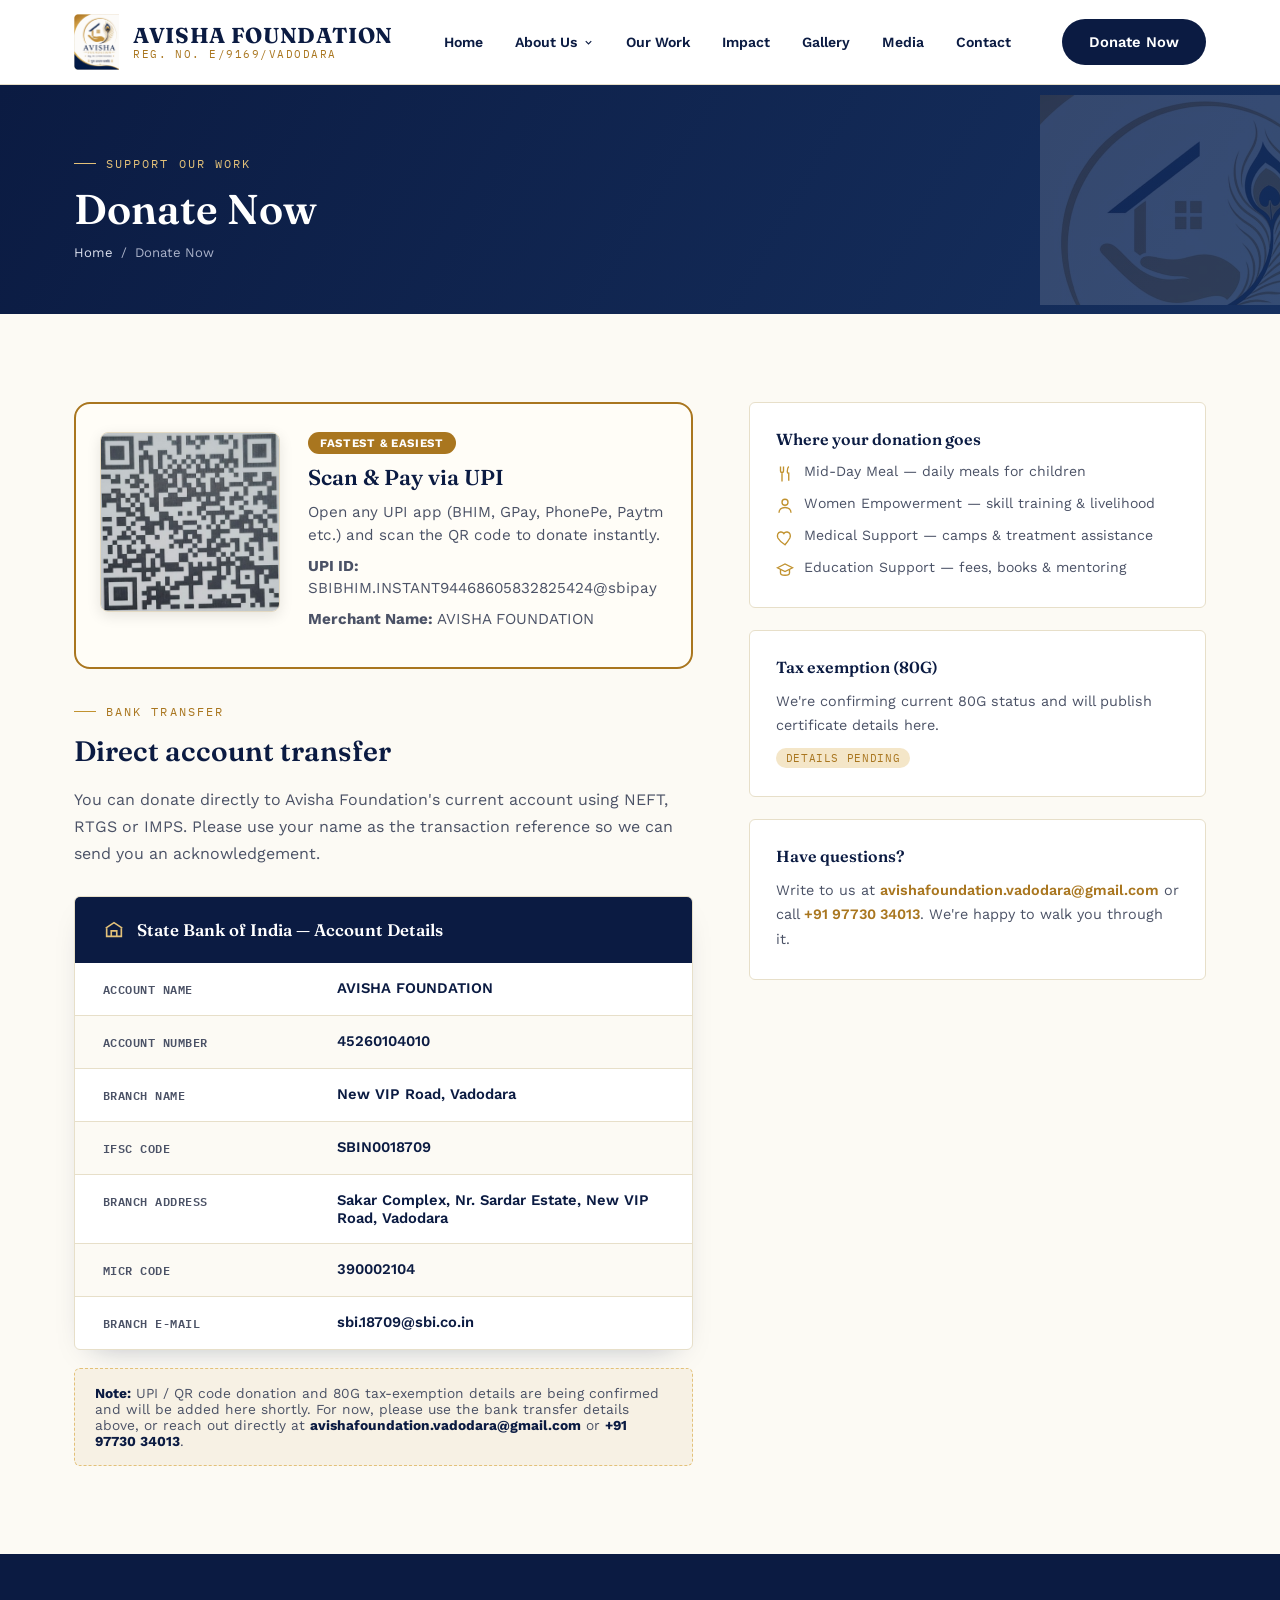
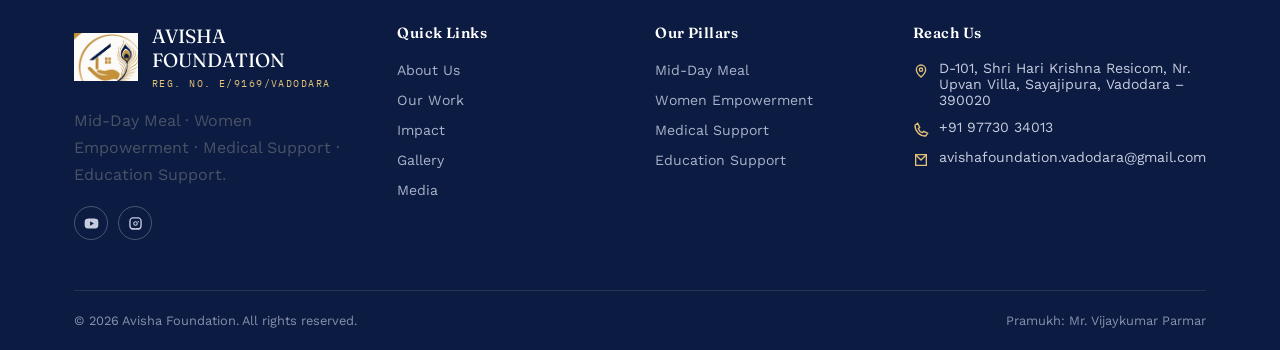
==== commit 3df8fb38: "Update donation.html" ====
--- a/donation.html
+++ b/donation.html
@@ -22,6 +22,8 @@
   gap: 28px;
   align-items: flex-start;
   box-sizing: border-box;
+  max-width: 100%;
+  overflow: hidden;
 }
 .donate-qr-card .qr-img-wrap {
   flex: 0 0 auto;
@@ -38,9 +40,17 @@
 .donate-qr-card .qr-info {
   flex: 1 1 0;
   min-width: 0; /* prevents flex child overflow */
+  overflow-wrap: anywhere;
+  word-break: break-word;
 }
 .donate-qr-card .qr-info h3 { margin: 0 0 10px; font-size: clamp(1.1rem, 2vw, 1.35rem); }
-.donate-qr-card .qr-info p { margin: 0 0 8px; font-size: 0.95rem; line-height: 1.5; }
+.donate-qr-card .qr-info p {
+  margin: 0 0 8px;
+  font-size: 0.95rem;
+  line-height: 1.5;
+  overflow-wrap: anywhere;
+  word-break: break-word;
+}
 .donate-qr-card .qr-tag {
   display: inline-block;
   background: var(--gold-600, #b8860b);
@@ -57,6 +67,7 @@
   font-family: 'IBM Plex Mono', monospace;
   font-size: 0.82rem;
   word-break: break-all;
+  overflow-wrap: anywhere;
   background: #f0ebe0;
   padding: 6px 10px;
   border-radius: 6px;
@@ -64,8 +75,24 @@
   margin: 4px 0 10px;
 }
 @media (max-width: 520px) {
-  .donate-qr-card { flex-direction: column; align-items: center; text-align: center; }
-  .donate-qr-card .upi-id { text-align: left; }
+  .donate-qr-card {
+    flex-direction: column;
+    align-items: center;
+    text-align: center;
+    padding: 20px 14px;
+    gap: 18px;
+  }
+  .donate-qr-card .qr-img-wrap img {
+    width: 160px;
+    height: 160px;
+  }
+  .donate-qr-card .qr-info p {
+    font-size: 0.88rem;
+  }
+  .donate-qr-card .upi-id {
+    text-align: left;
+    font-size: 0.75rem;
+  }
 }
 </style>
 </head>
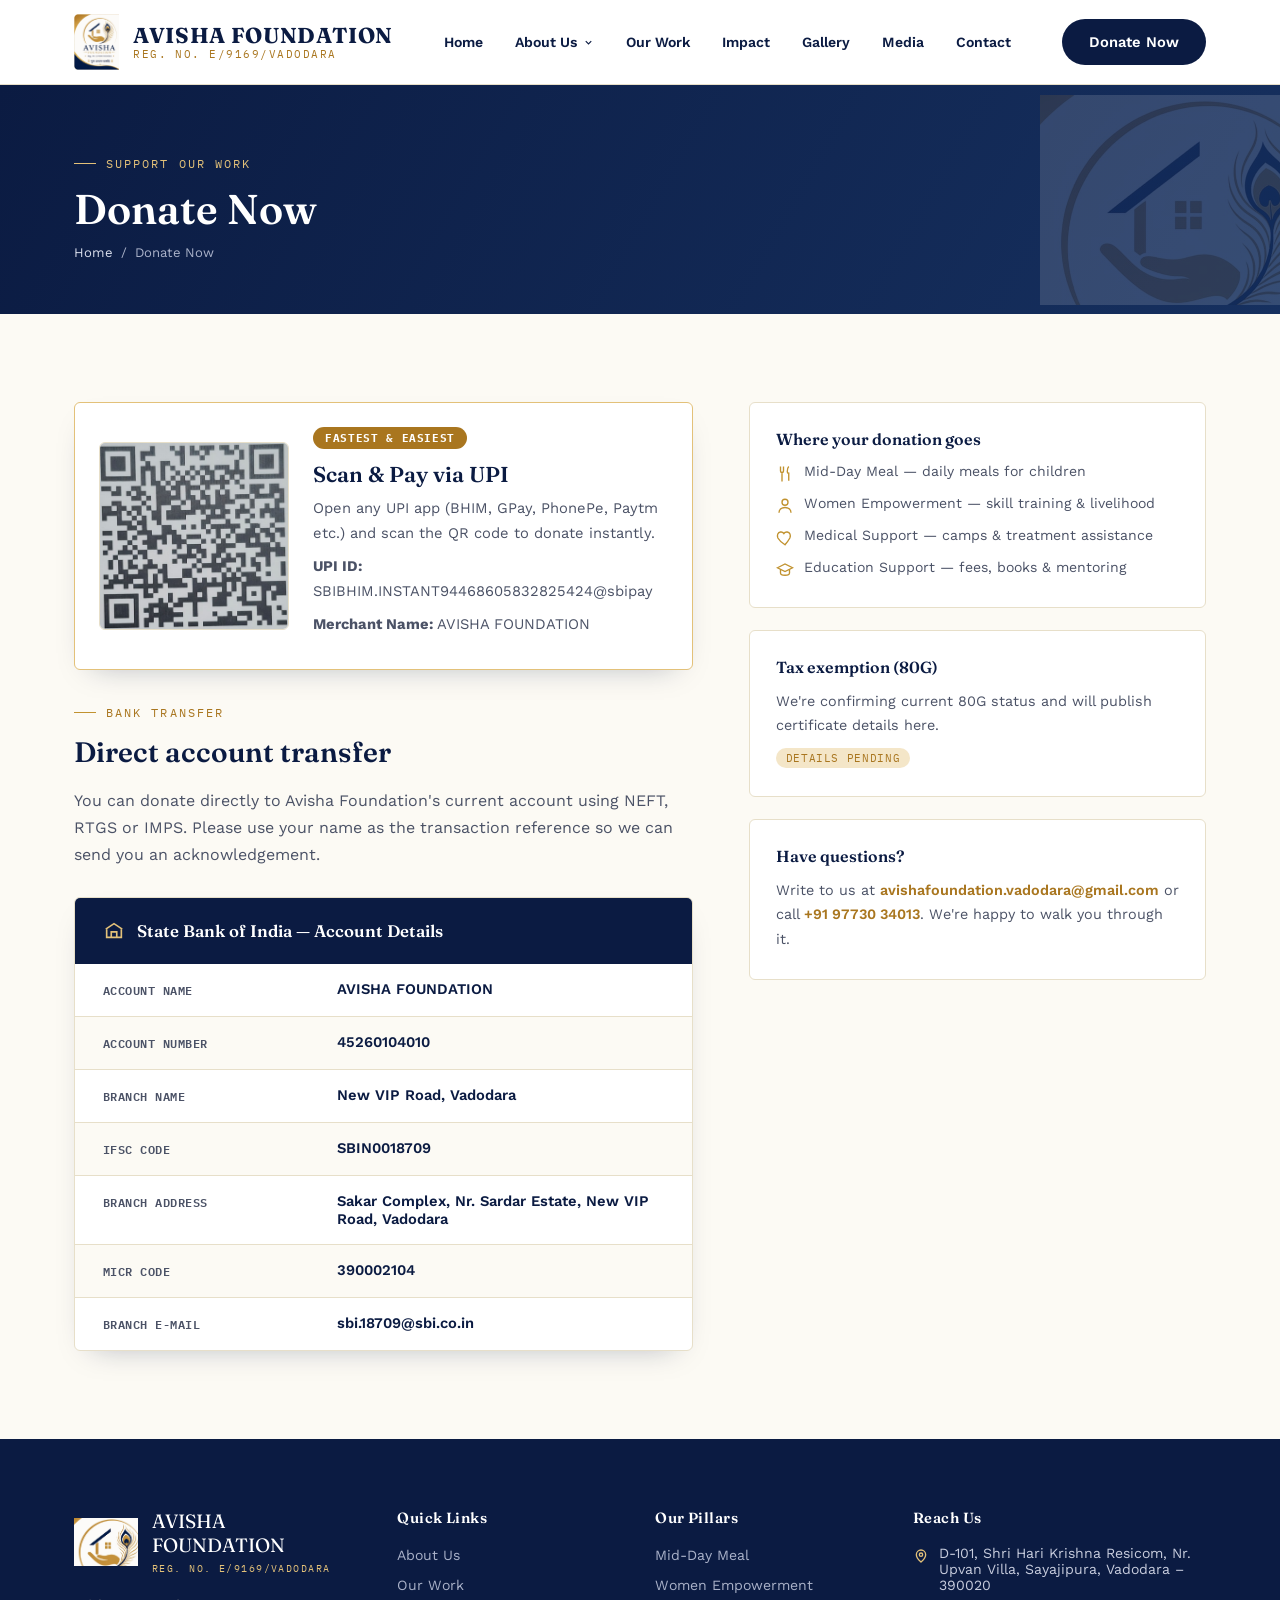
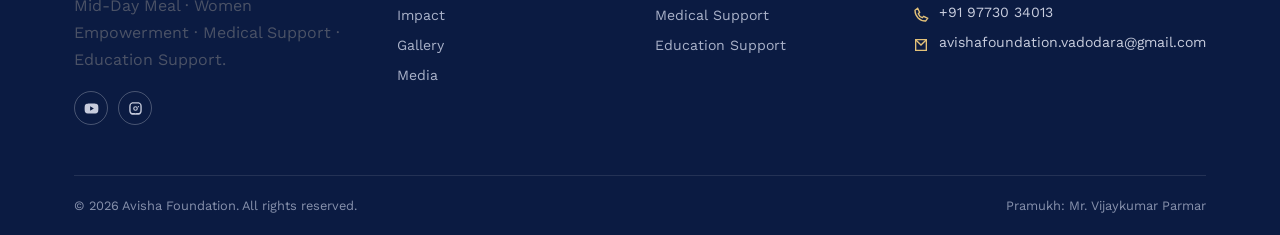
==== commit f5d3fb49: "Update donation.html" ====
--- a/donation.html
+++ b/donation.html
@@ -1,263 +1,329 @@
 <!DOCTYPE html>
 <html lang="en">
+
 <head>
-<meta charset="UTF-8">
-<meta name="viewport" content="width=device-width, initial-scale=1.0">
-<title>Donate Now | Avisha Foundation — Vadodara</title>
-<meta name="description" content="Support Avisha Foundation's work in Mid-Day Meal, Women Empowerment, Medical Support and Education Support. Bank transfer details for donations.">
-<link rel="icon" href="image_5f24a0.png">
-<link rel="preconnect" href="https://fonts.googleapis.com">
-<link rel="preconnect" href="https://fonts.gstatic.com" crossorigin>
-<link href="https://fonts.googleapis.com/css2?family=Fraunces:opsz,wght@9..144,500;9..144,600;9..144,700&family=Work+Sans:wght@400;500;600;700&family=IBM+Plex+Mono:wght@500;600&family=Noto+Serif+Devanagari:wght@500;600&display=swap" rel="stylesheet">
-<link rel="stylesheet" href="style.css">
-<style>
-/* --- Added for QR / UPI Scan & Pay block (kept separate so nothing in style.css is touched) --- */
-.donate-qr-card {
-  border: 2px solid var(--gold-600, #b8860b);
-  border-radius: 16px;
-  padding: 28px 24px;
-  margin-bottom: 28px;
-  background: #fffdf7;
-  display: flex;
-  gap: 28px;
-  align-items: flex-start;
-  box-sizing: border-box;
-  max-width: 100%;
-  overflow: hidden;
-}
-.donate-qr-card .qr-img-wrap {
-  flex: 0 0 auto;
-}
-.donate-qr-card .qr-img-wrap img {
-  width: 180px;
-  height: 180px;
-  object-fit: cover;
-  border-radius: 8px;
-  border: 1px solid #e3d9c2;
-  box-shadow: 0 4px 14px rgba(0,0,0,0.10);
-  display: block;
-}
-.donate-qr-card .qr-info {
-  flex: 1 1 0;
-  min-width: 0; /* prevents flex child overflow */
-  overflow-wrap: anywhere;
-  word-break: break-word;
-}
-.donate-qr-card .qr-info h3 { margin: 0 0 10px; font-size: clamp(1.1rem, 2vw, 1.35rem); }
-.donate-qr-card .qr-info p {
-  margin: 0 0 8px;
-  font-size: 0.95rem;
-  line-height: 1.5;
-  overflow-wrap: anywhere;
-  word-break: break-word;
-}
-.donate-qr-card .qr-tag {
-  display: inline-block;
-  background: var(--gold-600, #b8860b);
-  color: #fff;
-  font-size: 0.72rem;
-  font-weight: 700;
-  letter-spacing: .06em;
-  text-transform: uppercase;
-  padding: 4px 12px;
-  border-radius: 999px;
-  margin-bottom: 10px;
-}
-.donate-qr-card .upi-id {
-  font-family: 'IBM Plex Mono', monospace;
-  font-size: 0.82rem;
-  word-break: break-all;
-  overflow-wrap: anywhere;
-  background: #f0ebe0;
-  padding: 6px 10px;
-  border-radius: 6px;
-  display: block;
-  margin: 4px 0 10px;
-}
-@media (max-width: 520px) {
-  .donate-qr-card {
-    flex-direction: column;
-    align-items: center;
-    text-align: center;
-    padding: 20px 14px;
-    gap: 18px;
-  }
-  .donate-qr-card .qr-img-wrap img {
-    width: 160px;
-    height: 160px;
-  }
-  .donate-qr-card .qr-info p {
-    font-size: 0.88rem;
-  }
-  .donate-qr-card .upi-id {
-    text-align: left;
-    font-size: 0.75rem;
-  }
-}
-</style>
+  <meta charset="UTF-8">
+  <meta name="viewport" content="width=device-width, initial-scale=1.0">
+  <title>Donate Now | Avisha Foundation — Vadodara</title>
+  <meta name="description"
+    content="Support Avisha Foundation's work in Mid-Day Meal, Women Empowerment, Medical Support and Education Support. Bank transfer details for donations.">
+  <link rel="icon" href="image_5f24a0.png">
+
+  <link rel="preconnect" href="https://fonts.googleapis.com">
+  <link rel="preconnect" href="https://fonts.gstatic.com" crossorigin>
+  <link
+    href="https://fonts.googleapis.com/css2?family=Fraunces:opsz,wght@9..144,500;9..144,600;9..144,700&family=Work+Sans:wght@400;500;600;700&family=IBM+Plex+Mono:wght@500;600&family=Noto+Serif+Devanagari:wght@500;600&display=swap"
+    rel="stylesheet">
+  <link rel="stylesheet" href="style.css">
+
+  <style>
+    /* --- Added for QR / UPI Scan & Pay block (kept separate so style.css itself stays untouched) --- */
+    .donate-qr-card {
+      background: #fff;
+      border: 1px solid var(--gold-300);
+      border-radius: 6px;
+      box-shadow: var(--shadow-soft);
+      padding: 24px;
+      margin-bottom: 28px;
+      display: flex;
+      gap: 24px;
+      align-items: center;
+      box-sizing: border-box;
+      max-width: 100%;
+      overflow: hidden;
+    }
+
+    .donate-qr-card .qr-img-wrap {
+      flex: 0 0 auto;
+    }
+
+    .donate-qr-card .qr-img-wrap img {
+      display: block;
+      width: 190px;
+      max-width: 100%;
+      height: auto;
+      border-radius: 6px;
+      border: 1px solid var(--line);
+    }
+
+    .donate-qr-card .qr-info {
+      flex: 1 1 0%;
+      min-width: 0;
+    }
+
+    .donate-qr-card .qr-info h3 {
+      margin: 0 0 8px;
+      font-size: clamp(1.1rem, 2vw, 1.35rem);
+    }
+
+    .donate-qr-card .qr-info p {
+      margin: 0 0 8px;
+      font-size: .92rem;
+      overflow-wrap: anywhere;
+      word-break: break-word;
+    }
+
+    .donate-qr-card .qr-tag {
+      display: inline-block;
+      font-family: var(--font-mono);
+      font-size: .68rem;
+      letter-spacing: .06em;
+      text-transform: uppercase;
+      color: #fff;
+      font-weight: 700;
+      background: var(--gold-600);
+      border-radius: 999px;
+      padding: 4px 12px;
+      margin-bottom: 12px;
+    }
+
+    @media (max-width:560px) {
+      .donate-qr-card {
+        flex-direction: column;
+        text-align: center;
+      }
+    }
+  </style>
 </head>
+
 <body>
-<header class="site-header">
-<div class="header-inner container">
-<a href="index.html" class="brand">
-<span class="brand-mark"><img src="logo.jpeg" alt="Avisha Foundation logo"></span>
-<span class="brand-text">
-<span class="name">AVISHA FOUNDATION</span>
-<span class="sub">Reg. No. E/9169/Vadodara</span>
-</span>
-</a>
-<nav class="main-nav" id="main-nav">
-<ul>
-<li><a href="index.html">Home</a></li>
-<li class="has-dropdown">
-<button type="button" aria-expanded="false">About Us
-<svg class="chev" viewBox="0 0 24 24" fill="none" stroke="currentColor" stroke-width="2.5"><path d="M6 9l6 6 6-6"/></svg>
-</button>
-<ul class="dropdown">
-<li><a href="about.html#story">Our Story</a></li>
-<li><a href="about.html#founder">Founder / Pramukh</a></li>
-<li><a href="about.html#committee">Working Committee</a></li>
-<li><a href="about.html#registration">Registration Details</a></li>
-</ul>
-</li>
-<li><a href="work.html">Our Work</a></li>
-<li><a href="impact.html">Impact</a></li>
-<li><a href="gallery.html">Gallery</a></li>
-<li><a href="media.html">Media</a></li>
-<li><a href="contact.html">Contact</a></li>
-</ul>
-</nav>
-<div class="header-cta">
-<a href="donation.html" class="btn btn-navy">Donate Now</a>
-<button class="nav-toggle" id="nav-toggle" aria-label="Toggle menu" aria-expanded="false"><span></span></button>
-</div>
-</div>
-</header>
-<section class="page-banner">
-<div class="container">
-<span class="eyebrow">Support Our Work</span>
-<h1>Donate Now</h1>
-<div class="breadcrumb"><a href="index.html">Home</a><span>/</span><span>Donate Now</span></div>
-</div>
-<img class="page-banner-emblem" src="image_5f24a0.png" alt="">
-</section>
-<section class="section">
-<div class="container donate-layout">
-<div class="donate-main">
-
-<div class="donate-qr-card">
-<div class="qr-img-wrap">
-<img src="qr-code.png" alt="Scan and pay via UPI - Avisha Foundation QR code">
-</div>
-<div class="qr-info">
-<span class="qr-tag">Fastest &amp; Easiest</span>
-<h3>Scan &amp; Pay via UPI</h3>
-<p>Open any UPI app (BHIM, GPay, PhonePe, Paytm etc.) and scan the QR code to donate instantly.</p>
-<p><strong>UPI ID:</strong> SBIBHIM.INSTANT94468605832825424@sbipay</p>
-<p><strong>Merchant Name:</strong> AVISHA FOUNDATION</p>
-</div>
-</div>
-
-<span class="eyebrow">Bank Transfer</span>
-<h2 style="margin:14px 0 18px;font-size:clamp(1.4rem,2.2vw,1.9rem);">Direct account transfer</h2>
-<p style="margin-bottom:28px;">You can donate directly to Avisha Foundation's current account using NEFT, RTGS or IMPS. Please use your name as the transaction reference so we can send you an acknowledgement.</p>
-<div class="donate-card">
-<div class="donate-card-head">
-<svg viewBox="0 0 24 24" fill="none" stroke="currentColor" stroke-width="1.8"><path d="M3 10l9-6 9 6"/><path d="M4 10v9h16v-9"/><path d="M9 19v-6h6v6"/></svg>
-<h3>State Bank of India — Account Details</h3>
-</div>
-<table class="bank-table">
-<tr><th>Account Name</th><td>AVISHA FOUNDATION</td></tr>
-<tr><th>Account Number</th><td>45260104010</td></tr>
-<tr><th>Branch Name</th><td>New VIP Road, Vadodara</td></tr>
-<tr><th>IFSC Code</th><td>SBIN0018709</td></tr>
-<tr><th>Branch Address</th><td>Sakar Complex, Nr. Sardar Estate, New VIP Road, Vadodara</td></tr>
-<tr><th>MICR Code</th><td>390002104</td></tr>
-<tr><th>Branch E-mail</th><td>sbi.18709@sbi.co.in</td></tr>
-</table>
-</div>
-<div class="donate-note">
-<strong>Note:</strong> UPI / QR code donation and 80G tax-exemption details are being confirmed and will be added here shortly. For now, please use the bank transfer details above, or reach out directly at
-<a href="mailto:avishafoundation.vadodara@gmail.com" style="color:var(--navy-900);font-weight:700;">avishafoundation.vadodara@gmail.com</a> or
-<a href="tel:+919773034013" style="color:var(--navy-900);font-weight:700;">+91 97730 34013</a>.
-</div>
-</div>
-<aside class="donate-side">
-<div class="side-block">
-<h4>Where your donation goes</h4>
-<ul>
-<li><svg viewBox="0 0 24 24" fill="none" stroke="currentColor" stroke-width="1.8"><path d="M6 2v6a2 2 0 002 2h0a2 2 0 002-2V2M8 10v12M17 2c-2 2-2 5-2 7a2 2 0 002 2v10"/></svg> Mid-Day Meal — daily meals for children</li>
-<li><svg viewBox="0 0 24 24" fill="none" stroke="currentColor" stroke-width="1.8"><circle cx="12" cy="7" r="4"/><path d="M4 21c0-4.4 3.6-7 8-7s8 2.6 8 7"/></svg> Women Empowerment — skill training &amp; livelihood</li>
-<li><svg viewBox="0 0 24 24" fill="none" stroke="currentColor" stroke-width="1.8"><path d="M12 21s-7-4.5-9.5-9C1 8 2.5 4.5 6 4c2-.3 3.6.7 4.5 2C11.4 4.7 13 3.7 15 4c3.5.5 5 4 3.5 8-2.5 4.5-6.5 9-6.5 9z"/></svg> Medical Support — camps &amp; treatment assistance</li>
-<li><svg viewBox="0 0 24 24" fill="none" stroke="currentColor" stroke-width="1.8"><path d="M2 9l10-5 10 5-10 5-10-5z"/><path d="M6 11v5c0 1.7 2.7 3 6 3s6-1.3 6-3v-5"/></svg> Education Support — fees, books &amp; mentoring</li>
-</ul>
-</div>
-<div class="side-block">
-<h4>Tax exemption (80G)</h4>
-<p>We're confirming current 80G status and will publish certificate details here.</p>
-<span class="pending-tag">Details pending</span>
-</div>
-<div class="side-block">
-<h4>Have questions?</h4>
-<p>Write to us at <a href="mailto:avishafoundation.vadodara@gmail.com" style="color:var(--gold-600);font-weight:600;">avishafoundation.vadodara@gmail.com</a> or call <a href="tel:+919773034013" style="color:var(--gold-600);font-weight:600;">+91 97730 34013</a>. We're happy to walk you through it.</p>
-</div>
-</aside>
-</div>
-</section>
-<footer id="contact-footer">
-<div class="container">
-<div class="footer-grid">
-<div>
-<div class="footer-brand">
-<span class="brand-mark"><img src="image_5f24a0.png" alt="Avisha Foundation emblem"></span>
-<span>
-<span class="name">AVISHA FOUNDATION</span><br>
-<span class="sub">Reg. No. E/9169/Vadodara</span>
-</span>
-</div>
-<p style="max-width:32ch;">Mid-Day Meal &middot; Women Empowerment &middot; Medical Support &middot; Education Support.</p>
-<div class="social-row">
-<a href="https://www.youtube.com/@avishafoundation" target="_blank" rel="noopener" aria-label="YouTube"><svg viewBox="0 0 24 24" fill="currentColor"><path d="M23 12s0-3.6-.5-5.3c-.3-1-1.1-1.8-2.1-2.1C18.6 4 12 4 12 4s-6.6 0-8.4.6c-1 .3-1.8 1.1-2.1 2.1C1 8.4 1 12 1 12s0 3.6.5 5.3c.3 1 1.1 1.8 2.1 2.1C5.4 20 12 20 12 20s6.6 0 8.4-.6c1-.3 1.8-1.1 2.1-2.1.5-1.7.5-5.3.5-5.3zM9.8 15.5v-7l6 3.5-6 3.5z"/></svg></a>
-<a href="https://www.instagram.com/avisha.foundation" target="_blank" rel="noopener" aria-label="Instagram"><svg viewBox="0 0 24 24" fill="currentColor"><path d="M12 2c2.7 0 3.1 0 4.1.1 1.1 0 1.8.2 2.4.5.6.3 1.1.6 1.7 1.2.6.6.9 1 1.2 1.7.3.6.5 1.3.5 2.4.1 1 .1 1.4.1 4.1s0 3.1-.1 4.1c0 1.1-.2 1.8-.5 2.4-.3.6-.6 1.1-1.2 1.7-.6.6-1 .9-1.7 1.2-.6.3-1.3.5-2.4.5-1 .1-1.4.1-4.1.1s-3.1 0-4.1-.1c-1.1 0-1.8-.2-2.4-.5-.6-.3-1.1-.6-1.7-1.2-.6-.6-.9-1-1.2-1.7-.3-.6-.5-1.3-.5-2.4C2 15.1 2 14.7 2 12s0-3.1.1-4.1c0-1.1.2-1.8.5-2.4.3-.6.6-1.1 1.2-1.7.6-.6 1-.9 1.7-1.2.6-.3 1.3-.5 2.4-.5C8.9 2 9.3 2 12 2zm0 1.8c-2.6 0-3 0-4 .1-.9 0-1.4.2-1.7.3-.4.2-.7.4-1 .7-.3.3-.5.6-.7 1-.1.3-.3.8-.3 1.7-.1 1-.1 1.4-.1 4s0 3 .1 4c0 .9.2 1.4.3 1.7.2.4.4.7.7 1 .3.3.6.5 1 .7.3.1.8.3 1.7.3 1 .1 1.4.1 4 .1s3 0 4-.1c.9 0 1.4-.2 1.7-.3.4-.2.7-.4 1-.7.3-.3.5-.6.7-1 .1-.3.3-.8.3-1.7.1-1 .1-1.4.1-4s0-3-.1-4c0-.9-.2-1.4-.3-1.7-.2-.4-.4-.7-.7-1-.3-.3-.6-.5-1-.7-.3-.1-.8-.3-1.7-.3-1-.1-1.4-.1-4-.1zm0 4.5a3.7 3.7 0 110 7.4 3.7 3.7 0 010-7.4zm0 1.8a1.9 1.9 0 100 3.8 1.9 1.9 0 000-3.8zm4.7-2a1 1 0 110 2 1 1 0 010-2z"/></svg></a>
-</div>
-</div>
-<div class="footer-col">
-<h4>Quick Links</h4>
-<ul>
-<li><a href="about.html">About Us</a></li>
-<li><a href="work.html">Our Work</a></li>
-<li><a href="impact.html">Impact</a></li>
-<li><a href="gallery.html">Gallery</a></li>
-<li><a href="media.html">Media</a></li>
-</ul>
-</div>
-<div class="footer-col">
-<h4>Our Pillars</h4>
-<ul>
-<li><a href="work.html#meal">Mid-Day Meal</a></li>
-<li><a href="work.html#women">Women Empowerment</a></li>
-<li><a href="work.html#medical">Medical Support</a></li>
-<li><a href="work.html#edu">Education Support</a></li>
-</ul>
-</div>
-<div class="footer-col">
-<h4>Reach Us</h4>
-<ul class="footer-contact">
-<li><svg viewBox="0 0 24 24" fill="none" stroke="currentColor" stroke-width="2"><path d="M12 21s-7-6-7-11a7 7 0 0 1 14 0c0 5-7 11-7 11z"/><circle cx="12" cy="10" r="2.5"/></svg> D-101, Shri Hari Krishna Resicom, Nr. Upvan Villa, Sayajipura, Vadodara – 390020</li>
-<li><svg viewBox="0 0 24 24" fill="none" stroke="currentColor" stroke-width="2"><path d="M3 5c0 9 7 16 16 16l3-4-6-3-2 2c-3-1-5-3-6-6l2-2-3-6z"/></svg> +91 97730 34013</li>
-<li><svg viewBox="0 0 24 24" fill="none" stroke="currentColor" stroke-width="2"><path d="M4 4h16v16H4z"/><path d="M4 4l8 8 8-8"/></svg> avishafoundation.vadodara@gmail.com</li>
-</ul>
-</div>
-</div>
-<div class="footer-bottom">
-<span>&copy; <span id="year"></span> Avisha Foundation. All rights reserved.</span>
-<span>Pramukh: Mr. Vijaykumar Parmar</span>
-</div>
-</div>
-</footer>
-<button class="back-top" id="back-top" aria-label="Back to top">
-<svg viewBox="0 0 24 24" fill="none" stroke="currentColor" stroke-width="2.5"><path d="M12 19V5M5 12l7-7 7 7"/></svg>
-</button>
-<script src="script.js"></script>
+
+  <header class="site-header">
+    <div class="header-inner container">
+      <a href="index.html" class="brand">
+        <span class="brand-mark"><img src="logo.jpeg" alt="Avisha Foundation logo"></span>
+        <span class="brand-text">
+          <span class="name">AVISHA FOUNDATION</span>
+          <span class="sub">Reg. No. E/9169/Vadodara</span>
+        </span>
+      </a>
+
+      <nav class="main-nav" id="main-nav">
+        <ul>
+          <li><a href="index.html">Home</a></li>
+          <li class="has-dropdown">
+            <button type="button" aria-expanded="false">About Us
+              <svg class="chev" viewBox="0 0 24 24" fill="none" stroke="currentColor" stroke-width="2.5">
+                <path d="M6 9l6 6 6-6" />
+              </svg>
+            </button>
+            <ul class="dropdown">
+              <li><a href="about.html#story">Our Story</a></li>
+              <li><a href="about.html#founder">Founder / Pramukh</a></li>
+              <li><a href="about.html#committee">Working Committee</a></li>
+              <li><a href="about.html#registration">Registration Details</a></li>
+            </ul>
+          </li>
+          <li><a href="work.html">Our Work</a></li>
+          <li><a href="impact.html">Impact</a></li>
+          <li><a href="gallery.html">Gallery</a></li>
+          <li><a href="media.html">Media</a></li>
+          <li><a href="contact.html">Contact</a></li>
+        </ul>
+      </nav>
+
+      <div class="header-cta">
+        <a href="donation.html" class="btn btn-navy">Donate Now</a>
+        <button class="nav-toggle" id="nav-toggle" aria-label="Toggle menu" aria-expanded="false"><span></span></button>
+      </div>
+
+    </div>
+  </header>
+
+  <section class="page-banner">
+    <div class="container">
+      <span class="eyebrow">Support Our Work</span>
+      <h1>Donate Now</h1>
+      <div class="breadcrumb"><a href="index.html">Home</a><span>/</span><span>Donate Now</span></div>
+    </div>
+    <img class="page-banner-emblem" src="image_5f24a0.png" alt="">
+  </section>
+  <section class="section">
+    <div class="container donate-layout">
+
+      <div class="donate-main">
+
+        <div class="donate-qr-card">
+          <div class="qr-img-wrap">
+            <img src="qr-code.png" alt="Scan and pay via UPI - Avisha Foundation QR code">
+          </div>
+          <div class="qr-info">
+            <span class="qr-tag">Fastest &amp; Easiest</span>
+            <h3>Scan &amp; Pay via UPI</h3>
+            <p>Open any UPI app (BHIM, GPay, PhonePe, Paytm etc.) and scan the QR code to donate instantly.</p>
+            <p><strong>UPI ID:</strong> SBIBHIM.INSTANT94468605832825424@sbipay</p>
+            <p><strong>Merchant Name:</strong> AVISHA FOUNDATION</p>
+          </div>
+        </div>
+
+        <span class="eyebrow">Bank Transfer</span>
+        <h2 style="margin:14px 0 18px;font-size:clamp(1.4rem,2.2vw,1.9rem);">Direct account transfer</h2>
+        <p style="margin-bottom:28px;">You can donate directly to Avisha Foundation's current account using NEFT, RTGS
+          or IMPS. Please use your name as the transaction reference so we can send you an acknowledgement.</p>
+
+        <div class="donate-card">
+          <div class="donate-card-head">
+            <svg viewBox="0 0 24 24" fill="none" stroke="currentColor" stroke-width="1.8">
+              <path d="M3 10l9-6 9 6" />
+              <path d="M4 10v9h16v-9" />
+              <path d="M9 19v-6h6v6" />
+            </svg>
+            <h3>State Bank of India — Account Details</h3>
+          </div>
+          <table class="bank-table">
+            <tr>
+              <th>Account Name</th>
+              <td>AVISHA FOUNDATION</td>
+            </tr>
+            <tr>
+              <th>Account Number</th>
+              <td>45260104010</td>
+            </tr>
+            <tr>
+              <th>Branch Name</th>
+              <td>New VIP Road, Vadodara</td>
+            </tr>
+            <tr>
+              <th>IFSC Code</th>
+              <td>SBIN0018709</td>
+            </tr>
+            <tr>
+              <th>Branch Address</th>
+              <td>Sakar Complex, Nr. Sardar Estate, New VIP Road, Vadodara</td>
+            </tr>
+            <tr>
+              <th>MICR Code</th>
+              <td>390002104</td>
+            </tr>
+            <tr>
+              <th>Branch E-mail</th>
+              <td>sbi.18709@sbi.co.in</td>
+            </tr>
+          </table>
+        </div>
+      </div>
+
+      <aside class="donate-side">
+        <div class="side-block">
+          <h4>Where your donation goes</h4>
+          <ul>
+            <li><svg viewBox="0 0 24 24" fill="none" stroke="currentColor" stroke-width="1.8">
+                <path d="M6 2v6a2 2 0 002 2h0a2 2 0 002-2V2M8 10v12M17 2c-2 2-2 5-2 7a2 2 0 002 2v10" />
+              </svg> Mid-Day Meal — daily meals for children</li>
+            <li><svg viewBox="0 0 24 24" fill="none" stroke="currentColor" stroke-width="1.8">
+                <circle cx="12" cy="7" r="4" />
+                <path d="M4 21c0-4.4 3.6-7 8-7s8 2.6 8 7" />
+              </svg> Women Empowerment — skill training &amp; livelihood</li>
+            <li><svg viewBox="0 0 24 24" fill="none" stroke="currentColor" stroke-width="1.8">
+                <path
+                  d="M12 21s-7-4.5-9.5-9C1 8 2.5 4.5 6 4c2-.3 3.6.7 4.5 2C11.4 4.7 13 3.7 15 4c3.5.5 5 4 3.5 8-2.5 4.5-6.5 9-6.5 9z" />
+              </svg> Medical Support — camps &amp; treatment assistance</li>
+            <li><svg viewBox="0 0 24 24" fill="none" stroke="currentColor" stroke-width="1.8">
+                <path d="M2 9l10-5 10 5-10 5-10-5z" />
+                <path d="M6 11v5c0 1.7 2.7 3 6 3s6-1.3 6-3v-5" />
+              </svg> Education Support — fees, books &amp; mentoring</li>
+          </ul>
+        </div>
+
+        <div class="side-block">
+          <h4>Tax exemption (80G)</h4>
+          <p>We're confirming current 80G status and will publish certificate details here.</p>
+          <span class="pending-tag">Details pending</span>
+        </div>
+
+        <div class="side-block">
+          <h4>Have questions?</h4>
+          <p>Write to us at <a href="mailto:avishafoundation.vadodara@gmail.com"
+              style="color:var(--gold-600);font-weight:600;">avishafoundation.vadodara@gmail.com</a> or call <a
+              href="tel:+919773034013" style="color:var(--gold-600);font-weight:600;">+91 97730 34013</a>. We're happy
+            to walk you through it.</p>
+        </div>
+      </aside>
+
+    </div>
+  </section>
+
+
+  <footer id="contact-footer">
+    <div class="container">
+      <div class="footer-grid">
+        <div>
+          <div class="footer-brand">
+            <span class="brand-mark"><img src="image_5f24a0.png" alt="Avisha Foundation emblem"></span>
+            <span>
+              <span class="name">AVISHA FOUNDATION</span><br>
+              <span class="sub">Reg. No. E/9169/Vadodara</span>
+            </span>
+          </div>
+          <p style="max-width:32ch;">Mid-Day Meal &middot; Women Empowerment &middot; Medical Support &middot; Education
+            Support.</p>
+          <div class="social-row">
+            <a href="https://www.youtube.com/@avishafoundation" target="_blank" rel="noopener" aria-label="YouTube"><svg
+                viewBox="0 0 24 24" fill="currentColor">
+                <path
+                  d="M23 12s0-3.6-.5-5.3c-.3-1-1.1-1.8-2.1-2.1C18.6 4 12 4 12 4s-6.6 0-8.4.6c-1 .3-1.8 1.1-2.1 2.1C1 8.4 1 12 1 12s0 3.6.5 5.3c.3 1 1.1 1.8 2.1 2.1C5.4 20 12 20 12 20s6.6 0 8.4-.6c1-.3 1.8-1.1 2.1-2.1.5-1.7.5-5.3.5-5.3zM9.8 15.5v-7l6 3.5-6 3.5z" />
+              </svg></a>
+            <a href="https://www.instagram.com/avisha.foundation" target="_blank" rel="noopener"
+              aria-label="Instagram"><svg viewBox="0 0 24 24" fill="currentColor">
+                <path
+                  d="M12 2c2.7 0 3.1 0 4.1.1 1.1 0 1.8.2 2.4.5.6.3 1.1.6 1.7 1.2.6.6.9 1 1.2 1.7.3.6.5 1.3.5 2.4.1 1 .1 1.4.1 4.1s0 3.1-.1 4.1c0 1.1-.2 1.8-.5 2.4-.3.6-.6 1.1-1.2 1.7-.6.6-1 .9-1.7 1.2-.6.3-1.3.5-2.4.5-1 .1-1.4.1-4.1.1s-3.1 0-4.1-.1c-1.1 0-1.8-.2-2.4-.5-.6-.3-1.1-.6-1.7-1.2-.6-.6-.9-1-1.2-1.7-.3-.6-.5-1.3-.5-2.4C2 15.1 2 14.7 2 12s0-3.1.1-4.1c0-1.1.2-1.8.5-2.4.3-.6.6-1.1 1.2-1.7.6-.6 1-.9 1.7-1.2.6-.3 1.3-.5 2.4-.5C8.9 2 9.3 2 12 2zm0 1.8c-2.6 0-3 0-4 .1-.9 0-1.4.2-1.7.3-.4.2-.7.4-1 .7-.3.3-.5.6-.7 1-.1.3-.3.8-.3 1.7-.1 1-.1 1.4-.1 4s0 3 .1 4c0 .9.2 1.4.3 1.7.2.4.4.7.7 1 .3.3.6.5 1 .7.3.1.8.3 1.7.3 1 .1 1.4.1 4 .1s3 0 4-.1c.9 0 1.4-.2 1.7-.3.4-.2.7-.4 1-.7.3-.3.5-.6.7-1 .1-.3.3-.8.3-1.7.1-1 .1-1.4.1-4s0-3-.1-4c0-.9-.2-1.4-.3-1.7-.2-.4-.4-.7-.7-1-.3-.3-.6-.5-1-.7-.3-.1-.8-.3-1.7-.3-1-.1-1.4-.1-4-.1zm0 4.5a3.7 3.7 0 110 7.4 3.7 3.7 0 010-7.4zm0 1.8a1.9 1.9 0 100 3.8 1.9 1.9 0 000-3.8zm4.7-2a1 1 0 110 2 1 1 0 010-2z" />
+              </svg></a>
+          </div>
+        </div>
+
+        <div class="footer-col">
+          <h4>Quick Links</h4>
+          <ul>
+            <li><a href="about.html">About Us</a></li>
+            <li><a href="work.html">Our Work</a></li>
+            <li><a href="impact.html">Impact</a></li>
+            <li><a href="gallery.html">Gallery</a></li>
+            <li><a href="media.html">Media</a></li>
+          </ul>
+        </div>
+
+        <div class="footer-col">
+          <h4>Our Pillars</h4>
+          <ul>
+            <li><a href="work.html#meal">Mid-Day Meal</a></li>
+            <li><a href="work.html#women">Women Empowerment</a></li>
+            <li><a href="work.html#medical">Medical Support</a></li>
+            <li><a href="work.html#edu">Education Support</a></li>
+          </ul>
+        </div>
+
+        <div class="footer-col">
+          <h4>Reach Us</h4>
+          <ul class="footer-contact">
+            <li><svg viewBox="0 0 24 24" fill="none" stroke="currentColor" stroke-width="2">
+                <path d="M12 21s-7-6-7-11a7 7 0 0 1 14 0c0 5-7 11-7 11z" />
+                <circle cx="12" cy="10" r="2.5" />
+              </svg> D-101, Shri Hari Krishna Resicom, Nr. Upvan Villa, Sayajipura, Vadodara – 390020</li>
+            <li><svg viewBox="0 0 24 24" fill="none" stroke="currentColor" stroke-width="2">
+                <path d="M3 5c0 9 7 16 16 16l3-4-6-3-2 2c-3-1-5-3-6-6l2-2-3-6z" />
+              </svg> +91 97730 34013</li>
+            <li><svg viewBox="0 0 24 24" fill="none" stroke="currentColor" stroke-width="2">
+                <path d="M4 4h16v16H4z" />
+                <path d="M4 4l8 8 8-8" />
+              </svg> avishafoundation.vadodara@gmail.com</li>
+          </ul>
+        </div>
+      </div>
+
+      <div class="footer-bottom">
+        <span>&copy; <span id="year"></span> Avisha Foundation. All rights reserved.</span>
+        <span>Pramukh: Mr. Vijaykumar Parmar</span>
+      </div>
+    </div>
+  </footer>
+
+  <button class="back-top" id="back-top" aria-label="Back to top">
+    <svg viewBox="0 0 24 24" fill="none" stroke="currentColor" stroke-width="2.5">
+      <path d="M12 19V5M5 12l7-7 7 7" />
+    </svg>
+  </button>
+
+  <script src="script.js"></script>
 </body>
+
 </html>
